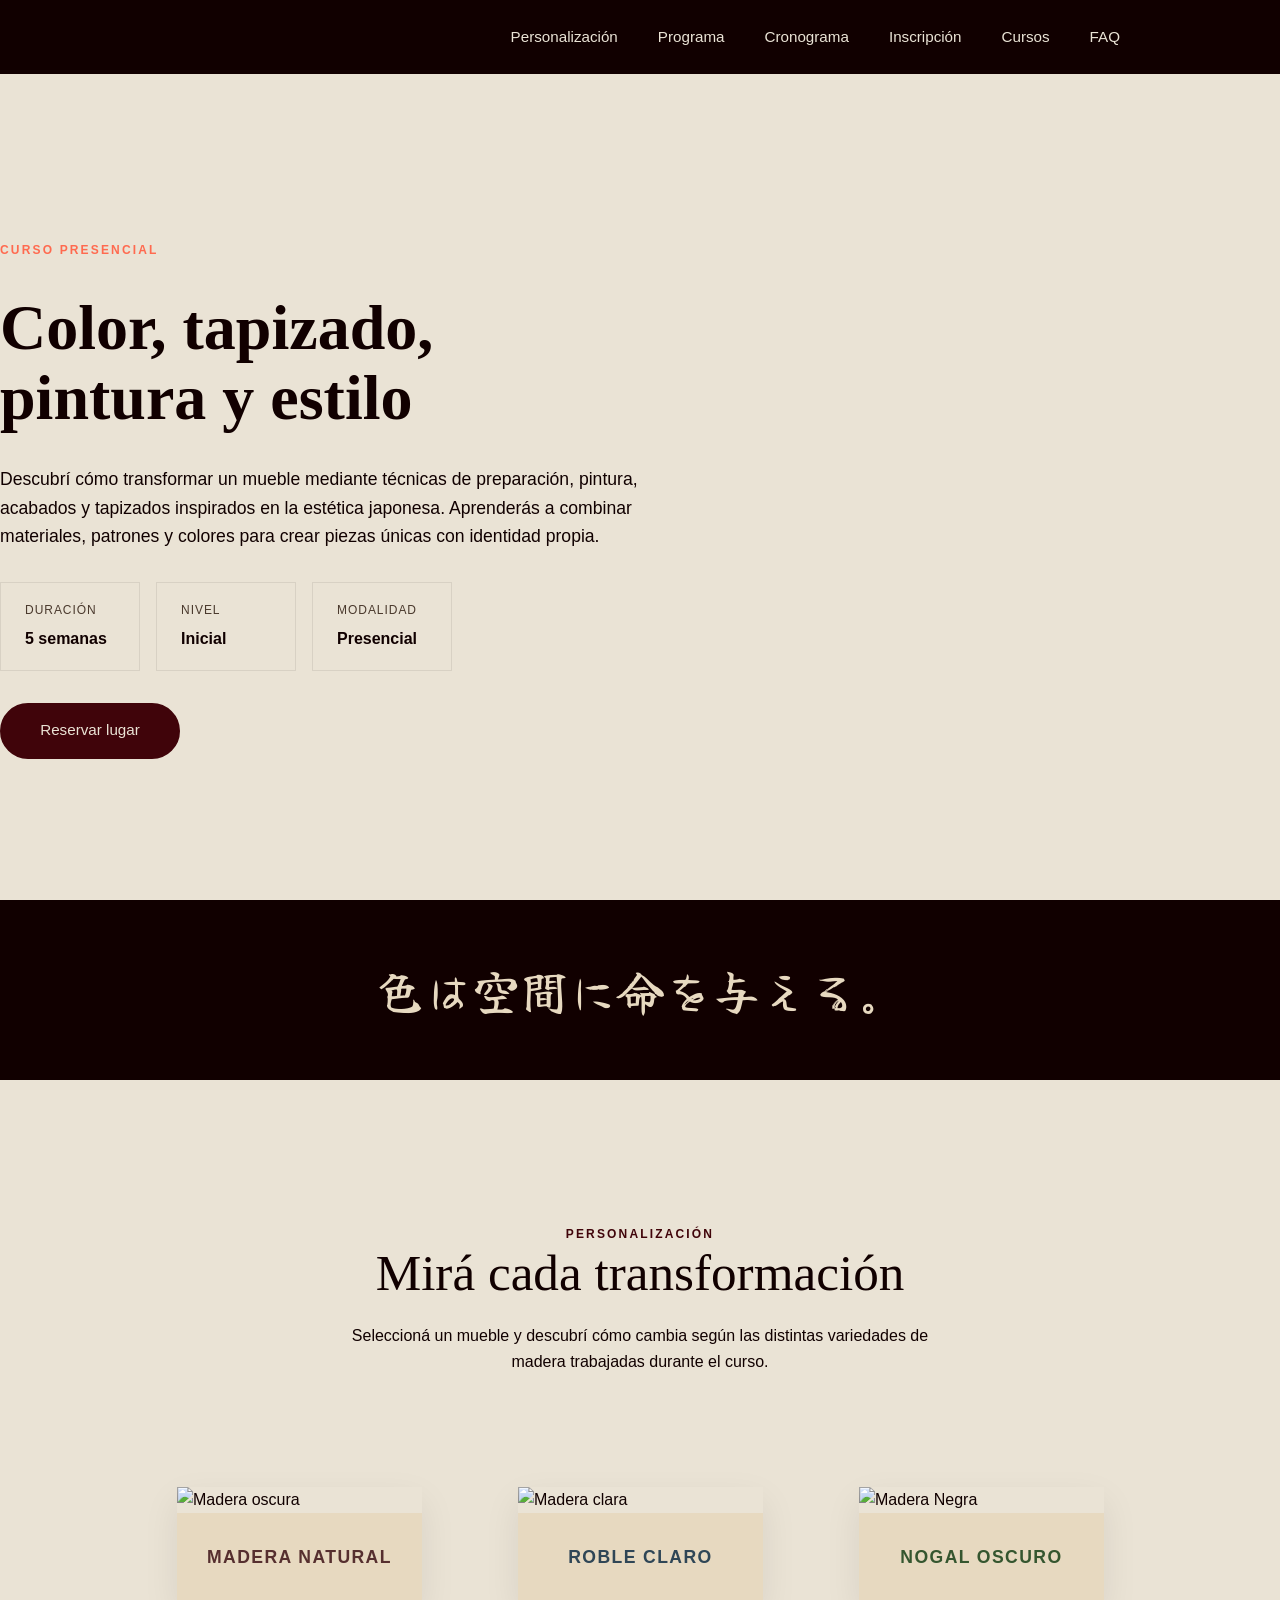
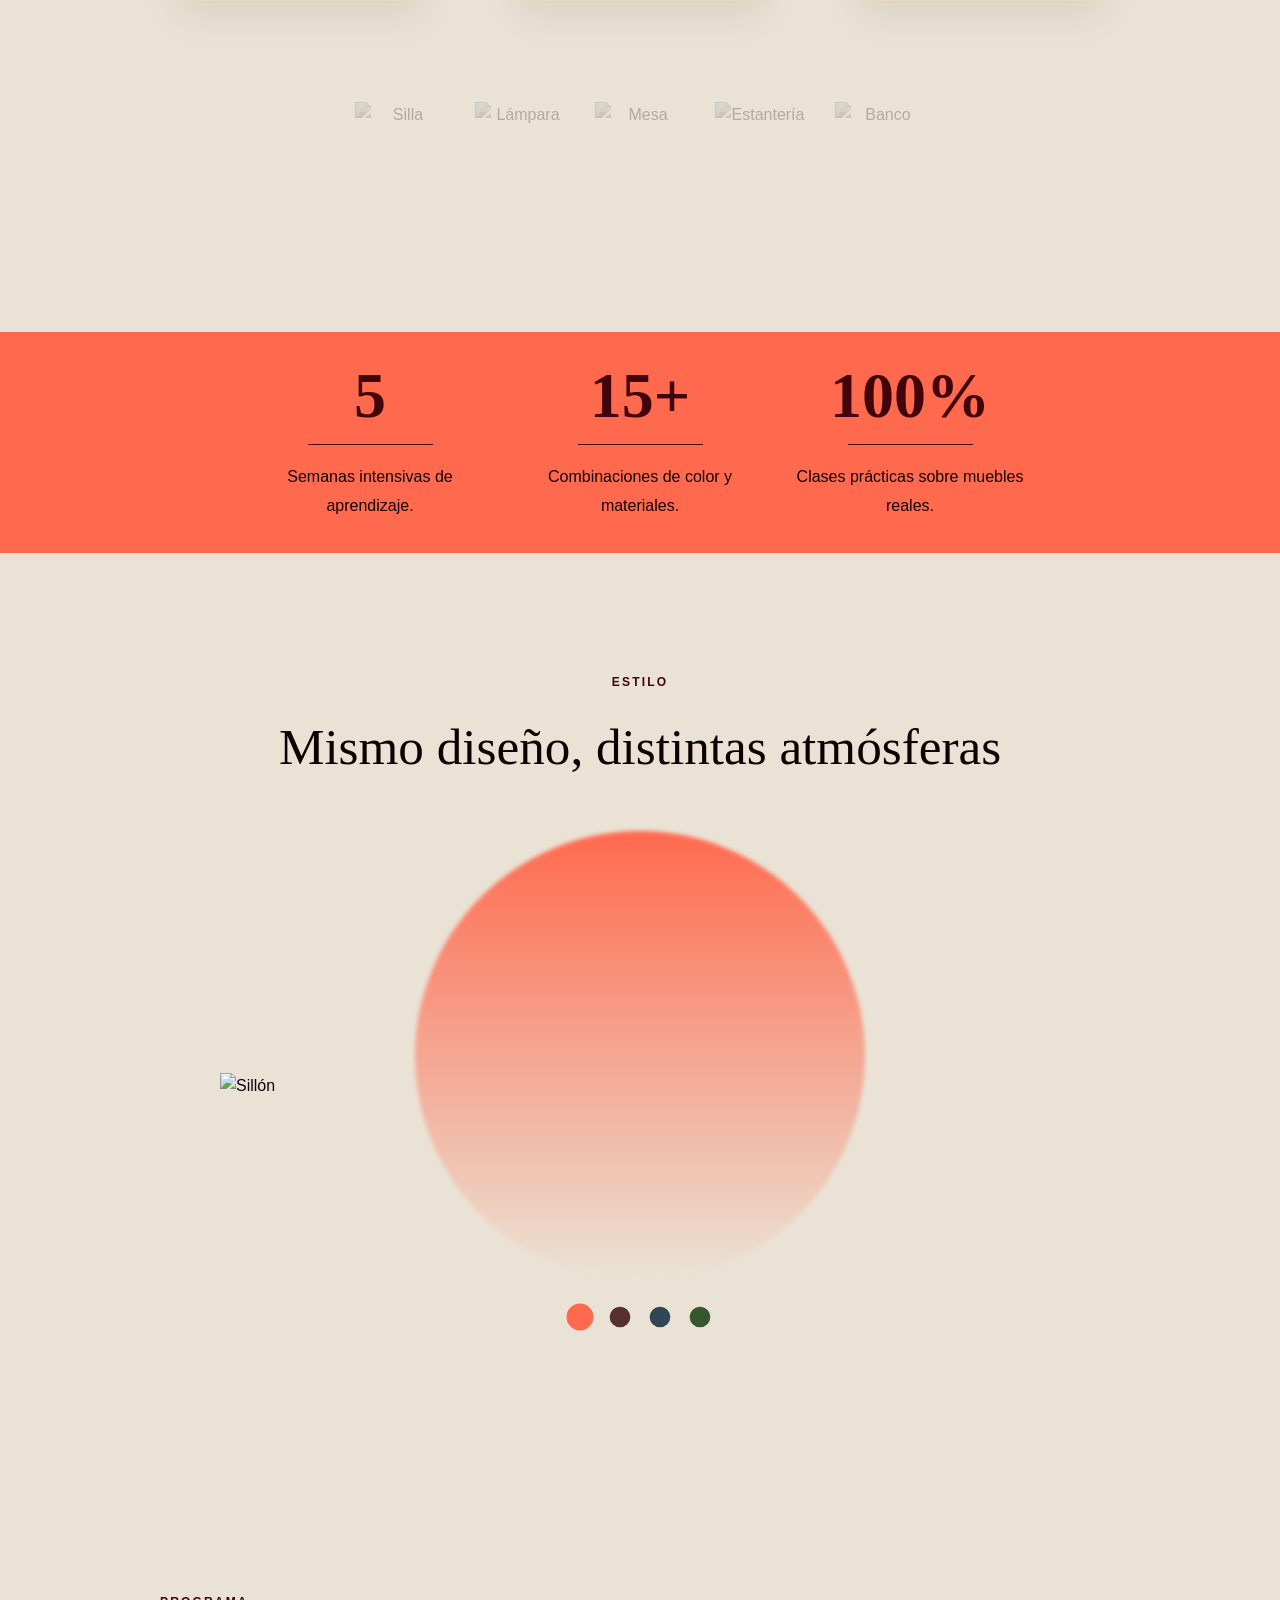
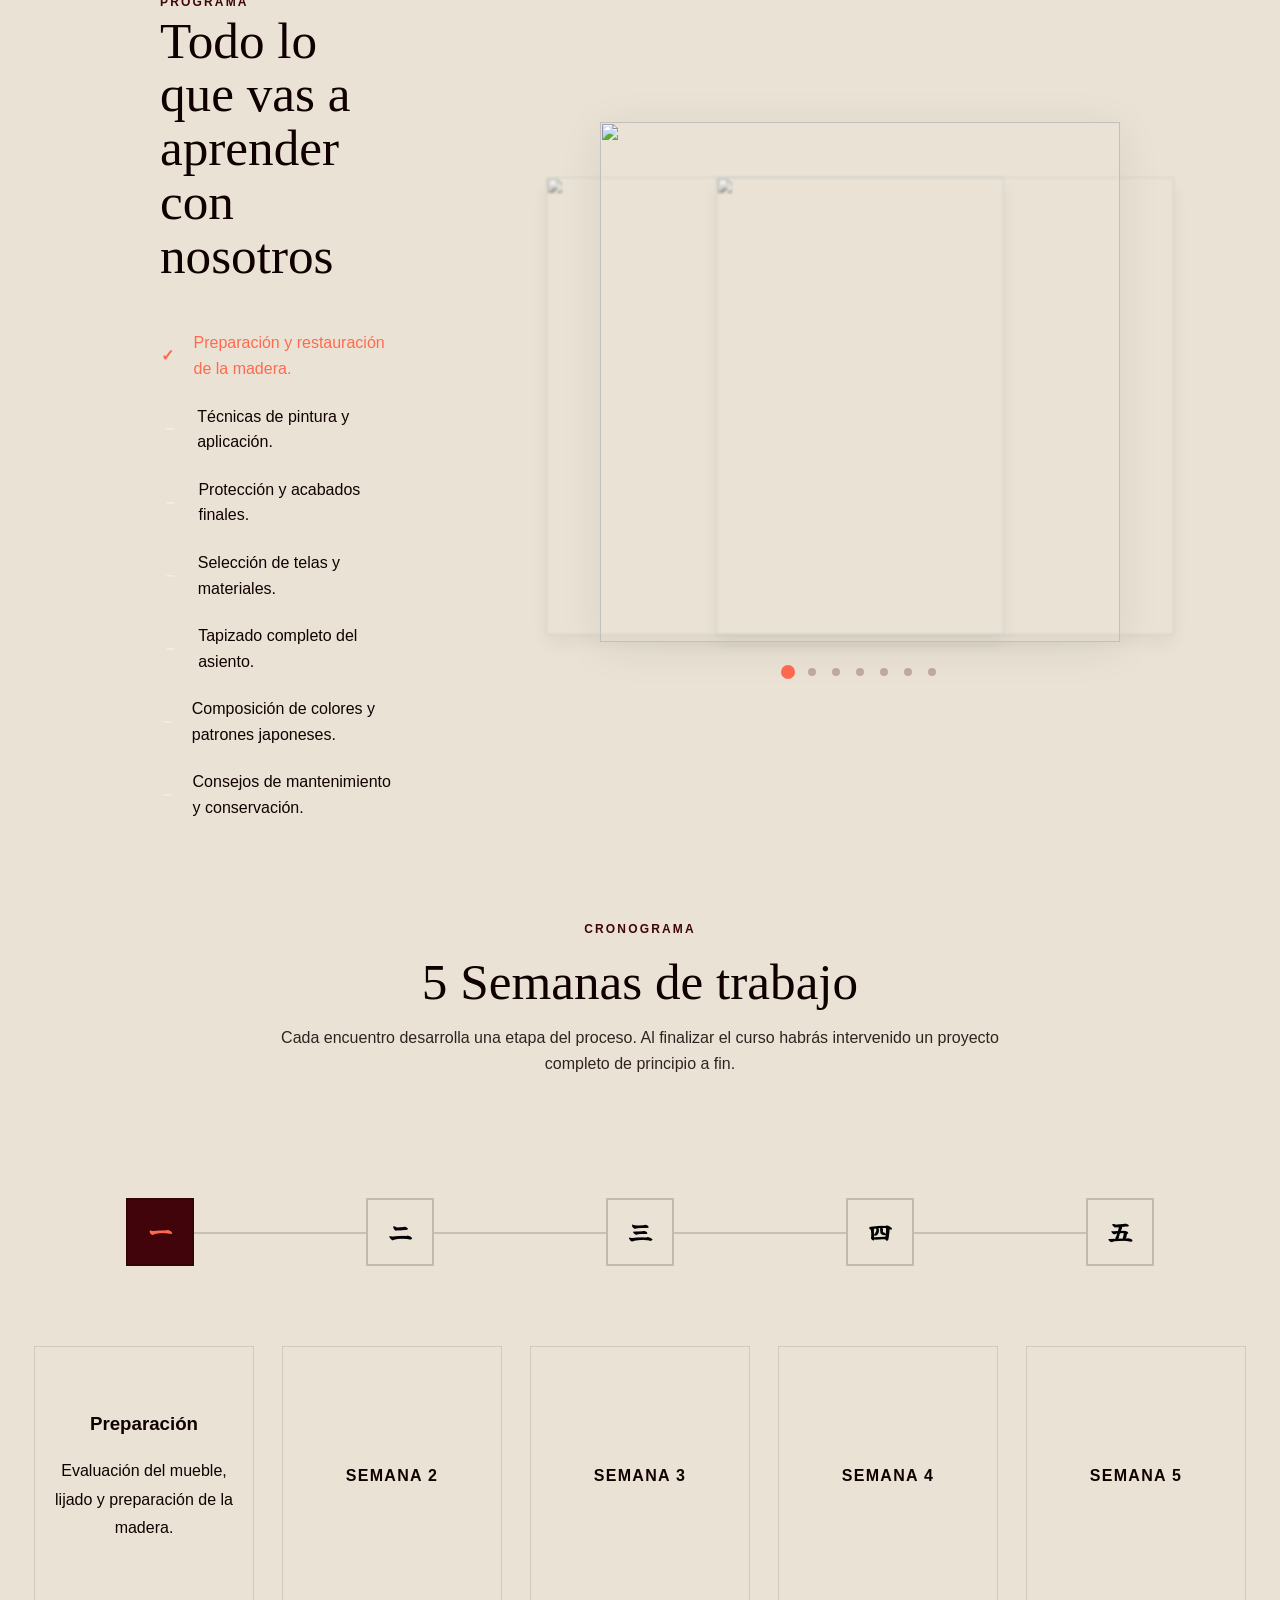
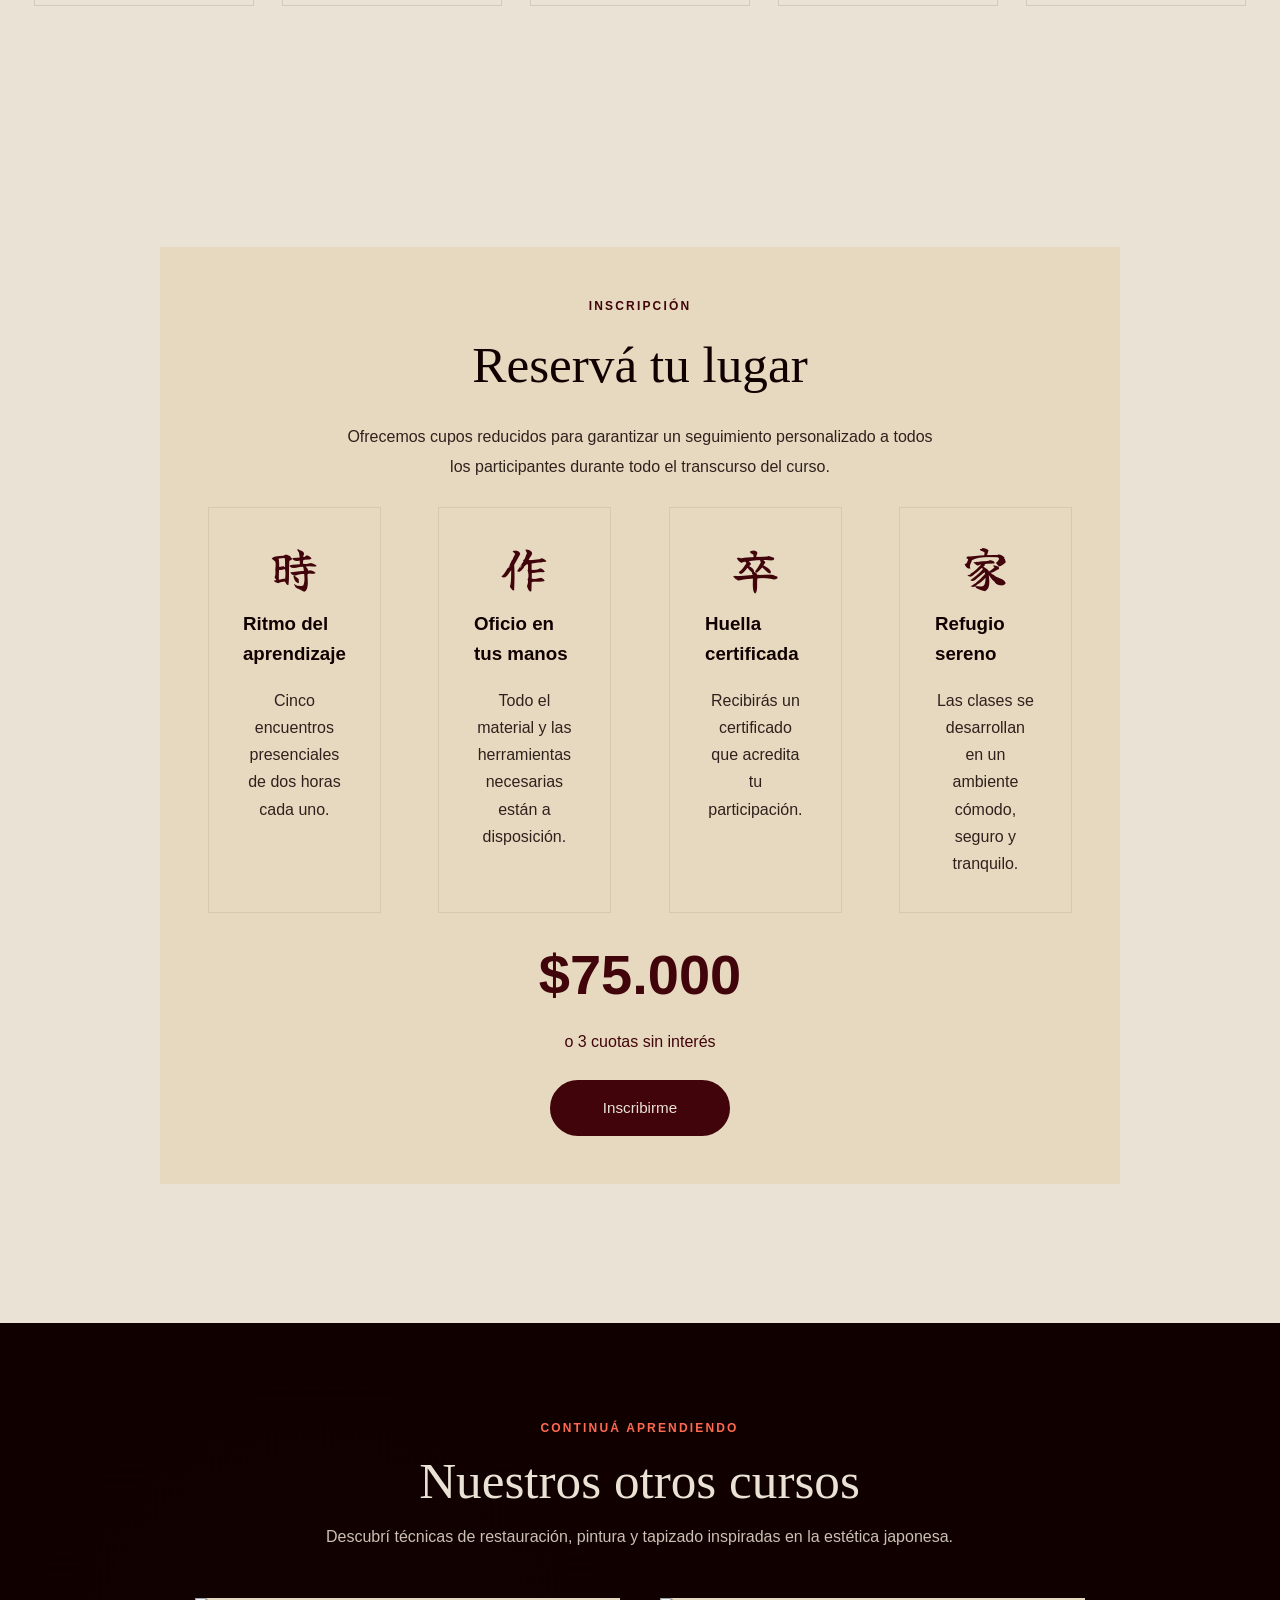
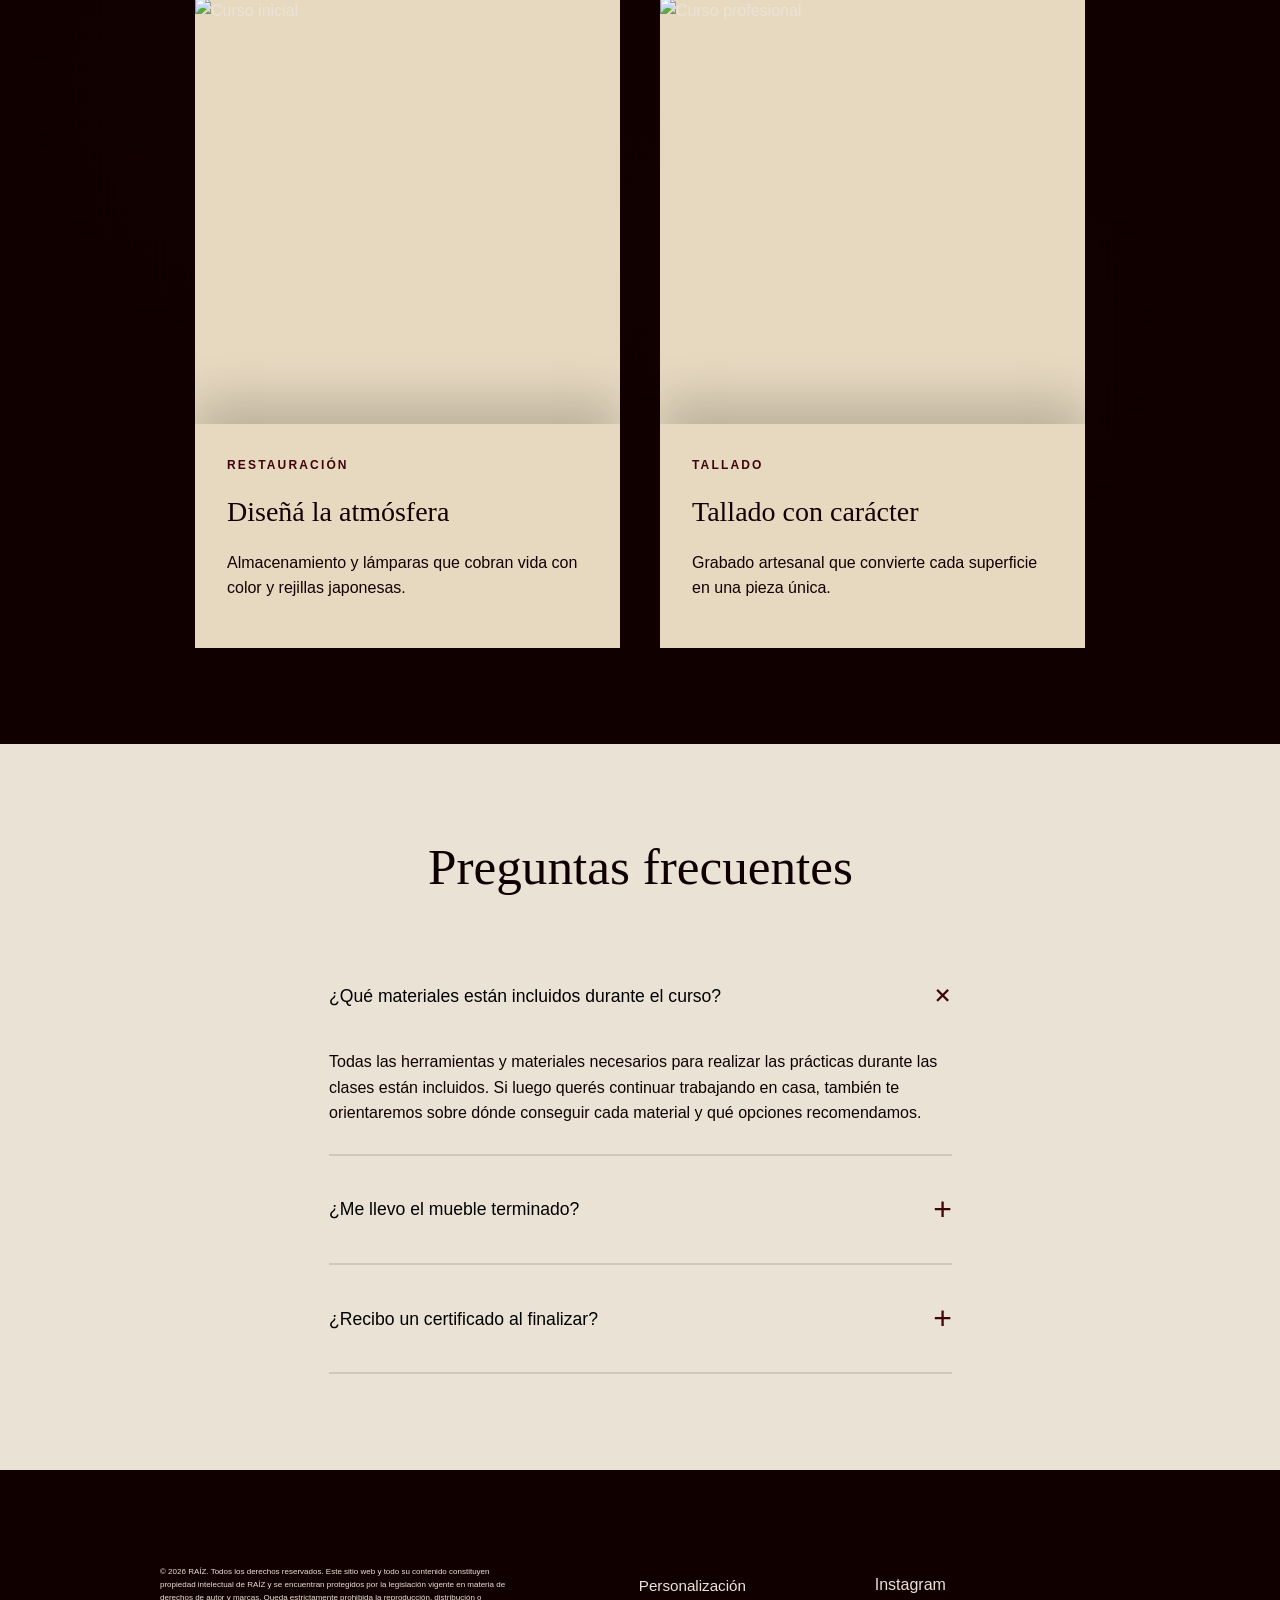
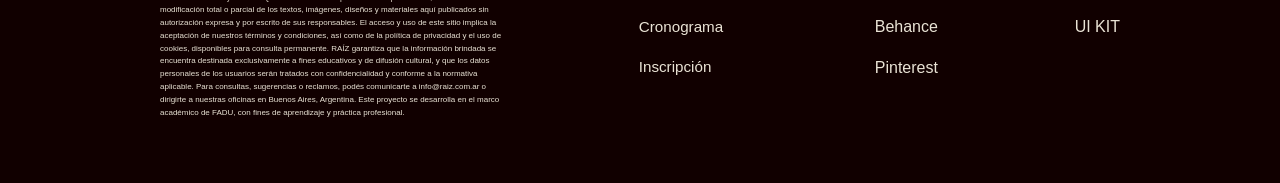
==== detalle/detalle.html @ 24aa27d2 "carpeta de detalle" ====
<!DOCTYPE html>
<html lang="es">

<head>

    <meta charset="UTF-8">
    <meta name="viewport" content="width=device-width, initial-scale=1.0">

    <title>Santiago Mele Pág detalle Raíz</title>

    <!-- Tipografías -->
    <link rel="preconnect" href="https://fonts.googleapis.com">
    <link rel="preconnect" href="https://fonts.gstatic.com" crossorigin>

    <link href="https://fonts.googleapis.com/css2?family=Cormorant+Garamond:wght@300;400;500;600;700&family=Yuji+Boku&display=swap" rel="stylesheet">

    <!-- CSS -->
    <link rel="stylesheet" href="../web/style.css">
    <link rel="stylesheet" href="detalle.css">
    <link rel="stylesheet" href="responsive.css">
    <link rel="stylesheet" href="responsivedetalle.css">

</head>

<body>



<!--=========================================
                CURSOR
==========================================-->

<div class="cursor-dot"></div>
<div class="cursor-outline"></div>



<!--=========================================
                NAVBAR
==========================================-->

<header
    id="header"
    class="header">

    <div class="container">

        <a
            href="#hero"
            class="logo">

            <img class="logoimagen" src="../imagenes/hero/marca.svg" alt="">

        </a>



        <nav
            class="nav"
            aria-label="Navegación principal">

            <ul class="nav-list">

                <li class="nav-item">

                    <a
                        href="#showcase"
                        class="nav-link">

                        Personalización

                    </a>

                </li>

                <li class="nav-item">

                    <a
                        href="#program"
                        class="nav-link">

                        Programa

                    </a>

                </li>

                <li class="nav-item">

                    <a
                        href="#crono"
                        class="nav-link">

                        Cronograma

                    </a>

                </li>

                <li class="nav-item">

                    <a
                        href="#inscri"
                        class="nav-link">

                        Inscripción

                    </a>

                </li>

                <li class="nav-item">

                    <a
                        href="#courses"
                        class="nav-link">

                        Cursos 

                    </a>

                </li>

                <li class="nav-item">

                    <a
                        href="#faq"
                        class="nav-link">

                        FAQ

                    </a>

                </li>

            </ul>

        </nav>

    </div>

</header>





<!--=========================================
                HERO
==========================================-->

<section id="hero" class="course-hero">

    <div class="container4 hero-grid">


        <!-- TEXTO -->

        <div class="hero-content2">

            <p class="section-tag-hero depth-header">

                Curso Presencial

            </p>


            <h1 class="hero-title depth-content">

                Color, tapizado, pintura y estilo 

            </h1>


            <p class="hero-description2 depth-content">

                Descubrí cómo transformar un mueble mediante técnicas de preparación,
                pintura, acabados y tapizados inspirados en la estética japonesa.
                Aprenderás a combinar materiales, patrones y colores para crear piezas
                únicas con identidad propia.

            </p>



            <div class="hero-badges">

                <div class="badge">

                    <span>Duración</span>

                    <strong>5 semanas</strong>

                </div>

                <div class="badge">

                    <span>Nivel</span>

                    <strong>Inicial</strong>

                </div>

                <div class="badge">

                    <span>Modalidad</span>

                    <strong>Presencial</strong>

                </div>

            </div>



            <div class="hero-buttons">

                <a href="#inscri" class="button button-secondary">

                    Reservar lugar

                </a>

            </div>

        </div>


    </div>

</section>

<!--==================================================
                    SEPARADOR
===================================================-->

<section
    id="separator2"
    class="separator2 reveal">

    <div class="container2 depth-content">

        <div class="separator-text2">

            <span class="separator-japanese2">

                色は空間に命を与える。

            </span>

            <span class="separator-spanish2">

                El color da vida a los espacios.

            </span>

        </div>

    </div>

</section>

<!--=========================================
            VISUALIZADOR DE MUEBLES
==========================================-->

<section class="course-showcase reveal" id="showcase">

    <div class="container2">

        <div class="showcase-header">

            <p class="section-tag">

                Personalización

            </p>

            <h2 class="section-title"> 

                Mirá cada transformación 

            </h2>

            <p class="showcase-description">

                Seleccioná un mueble y descubrí cómo cambia según
                las distintas variedades de madera trabajadas durante el curso.

            </p>

        </div>



        <!--==================================
                    TARJETAS
        ===================================-->

        <div class="showcase-grid reveal">

            <!-- ROJO -->

            <article class="showcase-card showcase-red reveal">

                <div class="showcase-image">

                    <img
                        id="showcase-red-image"
                        src="../imagenes/fotocursos/madera_1.webp"
                        alt="Madera oscura">

                </div>

                <div class="showcase-info">

                    <span class="showcase-label">

                        Madera Natural

                    </span>

                </div>

            </article>



            <!-- AZUL -->

            <article class="showcase-card showcase-blue reveal">

                <div class="showcase-image">

                    <img
                        id="showcase-blue-image"
                        src="../imagenes/fotocursos/madera_2.webp"
                        alt="Madera clara">

                </div>

                <div class="showcase-info">

                    <span class="showcase-label2">

                        Roble claro

                    </span>

                </div>

            </article>



            <!-- VERDE -->

            <article class="showcase-card showcase-green reveal">

                <div class="showcase-image">

                    <img
                        id="showcase-green-image"
                        src="../imagenes/fotocursos/madera_3.webp"
                        alt="Madera Negra">

                </div>

                <div class="showcase-info">

                    <span class="showcase-label3">

                        Nogal Oscuro

                    </span>

                </div>

            </article>

        </div>



        <!--==================================
                SELECTOR MUEBLES
        ===================================-->

        <div class="showcase-selector">

            <button
                class="selector-item"
                data-furniture="chair">

                <img
                    src="../imagenes/muebles/colores/banquito_mini.webp"
                    alt="Silla">

            </button>



            <button
                class="selector-item"
                data-furniture="lamp">

                <img
                    src="../imagenes/muebles/colores/perchero_mini.webp"
                    alt="Lámpara">

            </button>



            <button
                class="selector-item"
                data-furniture="table">

                <img
                    src="../imagenes/muebles/colores/mesita_mini.webp"
                    alt="Mesa">

            </button>



            <button
                class="selector-item"
                data-furniture="shelf">

                <img
                    src="../imagenes/muebles/colores/armario_mini.webp"
                    alt="Estantería">

            </button>



            <button
                class="selector-item"
                data-furniture="bench">

                <img
                    src="../imagenes/muebles/colores/estante_mini.webp"
                    alt="Banco">

            </button>

        </div>

    </div>

</section>

<!--=========================================
                STATS
==========================================-->

<section id="stats" class="course-stats reveal">

    <div class="container">

        <div class="stats-grid">

            <article class="stat-card">

                <span class="stats-number">

                    5

                </span>

                <span class="stats-line"></span>

                <p class="stats-text2">

                    Semanas intensivas
                    de aprendizaje.

                </p>

            </article>



            <article class="stat-card">

                <span class="stats-number">

                    15+

                </span>

                <span class="stats-line"></span>

                <p class="stats-text2"> 

                    Combinaciones de
                    color y materiales.

                </p>

            </article>



            <article class="stat-card">

                <span class="stats-number">

                    100%

                </span>

                <span class="stats-line"></span>

                <p class="stats-text2">

                    Clases prácticas
                    sobre muebles reales.

                </p>

            </article>

        </div>

    </div>

</section>

<!--==================================================
                COLOR Y TAPIZADO
===================================================-->

<section class="detail-style reveal">

    <!-- Fondo que cambia -->
    <div class="detail-style-background"></div>

    <div class="container2">

        <div class="detail-style-content reveal">

            <div class="section-header">

                <p class="section-tag">

                    Estilo

                </p>

                <h2 class="section-title">
                    Mismo diseño, distintas atmósferas
                </h2>

            </div>

            <div class="detail-style-visual reveal">

                <!-- Círculo -->
                <div class="detail-hero-circle"></div>

                <!-- Sillón -->
                <div class="detail-hero-sofa">

                    <!-- CAMBIAR ESTA IMAGEN DESDE JS -->
                    <img
                        id="style-sofa"
                        src="../imagenes/hero/sillon_detalle.webp"
                        alt="Sillón">

                </div>

                <!-- Kanji -->
                <div
                    id="style-kanji"
                    class="detail-style-kanji">

                    家具

                </div>

            </div>

            <!-- Botones -->
            <div class="detail-style-controls">

                <button
                    class="detail-style-btn active"
                    data-style="default"
                    data-color="#F29A2E">
                </button>

                <button
                    class="detail-style-btn"
                    data-style="red"
                    data-color="#562F2F">
                </button>

                <button
                    class="detail-style-btn"
                    data-style="blue"
                    data-color="#2F4656">
                </button>

                <button
                    class="detail-style-btn"
                    data-style="green"
                    data-color="#35562F">
                </button>

            </div>

        </div>

    </div>

</section>


<!--=========================================
            QUÉ INCLUYE EL CURSO
==========================================-->

<section id="program" class="course-content reveal" id="contenido">

    <div class="container">

        <div class="content-grid">

            <div class="content-text">

                <p class="section-tag">

                    Programa

                </p>

                <h2 class="section-title2">

                    Todo lo que vas a aprender con nosotros 

                </h2>

                <ul class="content-list">

    <li class="program-item active" data-program="1">
        <span class="program-icon">✓</span>
        <span>Preparación y restauración de la madera.</span>
    </li>

    <li class="program-item" data-program="2">
        <span class="program-icon">−</span>
        <span>Técnicas de pintura y aplicación.</span>
    </li>

    <li class="program-item" data-program="3">
        <span class="program-icon">−</span>
        <span>Protección y acabados finales.</span>
    </li>

    <li class="program-item" data-program="4">
        <span class="program-icon">−</span>
        <span>Selección de telas y materiales.</span>
    </li>

    <li class="program-item" data-program="5">
        <span class="program-icon">−</span>
        <span>Tapizado completo del asiento.</span>
    </li>

    <li class="program-item" data-program="6">
        <span class="program-icon">−</span>
        <span>Composición de colores y patrones japoneses.</span>
    </li>

    <li class="program-item" data-program="7">
        <span class="program-icon">−</span>
        <span>Consejos de mantenimiento y conservación.</span>
    </li>

</ul>

</div>



            <div class="content-image">

            <div class="program-gallery">

        <div class="program-card active" data-program="1">
            <img src="../imagenes/fotogaleria/gale_8.webp" alt="">
        </div>

        <div class="program-card" data-program="2">
            <img src="../imagenes/fotogaleria/gale_9.webp" alt="">
        </div>

        <div class="program-card" data-program="3">
            <img src="../imagenes/fotogaleria/gale_10.webp" alt="">
        </div>

        <div class="program-card" data-program="4">
            <img src="../imagenes/fotogaleria/gale_11.webp" alt="">
        </div>

        <div class="program-card" data-program="5">
            <img src="../imagenes/fotogaleria/gale_12.webp" alt="">
        </div>

        <div class="program-card" data-program="6">
            <img src="../imagenes/fotogaleria/gale_13.webp" alt="">
        </div>

        <div class="program-card" data-program="7">
            <img src="../imagenes/fotogaleria/gale_14.webp" alt=""> 
        </div>

        </div>

        <div class="gallery-indicator">

    <span class="gallery-dot"></span>
    <span class="gallery-dot"></span>
    <span class="gallery-dot"></span>
    <span class="gallery-dot"></span>
    <span class="gallery-dot"></span>
    <span class="gallery-dot"></span>
    <span class="gallery-dot"></span>

</div>

        </div>

        </div>

    </div> 

</section>


<!--=========================================
            TIMELINE
==========================================-->

<section id="crono" class="course-timeline section reveal">

    <div class="container2">

        <div class="section-header">

            <p class="section-tag">
                Cronograma
            </p>

            <h2 class="section-title">
                5 Semanas de trabajo 
            </h2>

            <p class="section-description">
                Cada encuentro desarrolla una etapa del proceso. Al finalizar el curso habrás intervenido un proyecto completo de principio a fin.
            </p>

        </div>


        <!--==================================
                LÍNEA + STOPS
        ===================================-->

        <div class="timeline-navigation reveal">

            <div class="timeline-track">

                <span class="timeline-segment" data-segment="1"></span>

                <span class="timeline-segment" data-segment="2"></span>

                <span class="timeline-segment" data-segment="3"></span>

                <span class="timeline-segment" data-segment="4"></span>

            </div>


            <div class="timeline-stops">

        <button class="timeline-stop" data-step="1"><span class="feature-kanji2">一</span></button>

        <button class="timeline-stop" data-step="2"><span class="feature-kanji2">二</span></button>

        <button class="timeline-stop" data-step="3"><span class="feature-kanji2">三</span></button>

        <button class="timeline-stop" data-step="4"><span class="feature-kanji2">四</span></button>

        <button class="timeline-stop" data-step="5"><span class="feature-kanji2">五</span></button>

            </div>

    </div>



        <!--==================================
                TARJETAS
        ===================================-->

        <div class="timeline-cards reveal">


            <!-- Semana 1 -->

            <article class="timeline-card active" data-card="1">

                <div class="timeline-card-inner">

                    <div class="timeline-front">

                        <span class="timeline-week">

                            Semana 1

                        </span>

                    </div>

                    <div class="timeline-back">

                        <h3>

                            Preparación

                        </h3>

                        <p>

                            Evaluación del mueble, lijado y preparación de la madera.

                        </p>

                    </div>

                </div>

            </article>




            <!-- Semana 2 -->

            <article class="timeline-card" data-card="2">

                <div class="timeline-card-inner">

                    <div class="timeline-front">

                        <span class="timeline-week">

                            Semana 2

                        </span>

                    </div>

                    <div class="timeline-back">

                        <h3>

                            Pintura

                        </h3>

                        <p>

                           Aplicación, elección del color y corrección de imperfecciones.

                        </p>

                    </div>

                </div>

            </article>




            <!-- Semana 3 -->

            <article class="timeline-card" data-card="3">

                <div class="timeline-card-inner">

                    <div class="timeline-front">

                        <span class="timeline-week">

                            Semana 3

                        </span>

                    </div>

                    <div class="timeline-back">

                        <h3>

                            Acabados

                        </h3>

                        <p>

                            Sellado, barnices y terminaciones según el estilo elegido.

                        </p>

                    </div>

                </div>

            </article>




            <!-- Semana 4 -->

            <article class="timeline-card" data-card="4">

                <div class="timeline-card-inner">

                    <div class="timeline-front">

                        <span class="timeline-week">

                            Semana 4

                        </span>

                    </div>

                    <div class="timeline-back">

                        <h3>

                            Tapizados

                        </h3>

                        <p>

                            Selección de telas, espuma, tensión del tejido y montaje del asiento.

                        </p>

                    </div>

                </div>

            </article>




            <!-- Semana 5 -->

            <article class="timeline-card" data-card="5">

                <div class="timeline-card-inner">

                    <div class="timeline-front">

                        <span class="timeline-week">

                            Semana 5

                        </span>

                    </div>

                    <div class="timeline-back">

                        <h3>

                            Retoques finales

                        </h3>

                        <p>

                            Ajustes finales, montaje, revisión y presentación del mueble terminado.

                        </p>

                    </div>

                </div>

            </article>


        </div>

    </div>

</section>

<!--=========================================
            COMPRAR CURSO
==========================================-->

<section id="inscri" class="course-buy reveal" id="comprar">

    <div class="container">

        <div class="buy-card">

            <div class="buy-info">

                <p class="section-tag">

                    Inscripción

                </p>

                <h2 class="section-title2">

                    Reservá tu lugar

                </h2>

                <p class="section-description">

                    Ofrecemos cupos reducidos para garantizar
                    un seguimiento personalizado a todos los participantes
                    durante todo el transcurso del curso. 

                </p>

                <div class="course-features">

    <article class="feature-card reveal">

        <span class="feature-kanji">
            時
        </span>

        <h3>Ritmo del aprendizaje</h3>

        <p class="section-description">

            Cinco encuentros presenciales de dos horas cada uno.

        </p>

    </article>



    <article class="feature-card reveal">

        <span class="feature-kanji">
            作
        </span>

        <h3>Oficio en tus manos</h3>

        <p class="section-description">

            Todo el material y las herramientas necesarias están a disposición.

        </p>

    </article>



    <article class="feature-card reveal">

        <span class="feature-kanji">
            卒
        </span>

        <h3>Huella certificada</h3>

        <p class="section-description">

            Recibirás un certificado que acredita tu participación. 
        </p>

    </article>



    <article class="feature-card reveal">

        <span class="feature-kanji">
            家
        </span>

        <h3>Refugio sereno</h3>

        <p class="section-description">

            Las clases se desarrollan en un ambiente cómodo, seguro y tranquilo.

        </p>

    </article>

</div>

            </div>



            <div class="buy-price">

                <h3>

                    $75.000 

                </h3>

                <p class="section-description3">

                    o 3 cuotas sin interés

                </p>

                <a href="../web/index.html" class="button button-secondary">

                    Inscribirme

                </a>

            </div>

        </div>

    </div>

</section>



<!--==================================================
                    CURSOS
===================================================-->

<section
    id="courses"
    class="section section-dark courses reveal">

    </div>

    <div class="container2 reveal">

        <div class="section-header reveal depth-header">

            <span class="section-tag">

                Continuá aprendiendo

            </span>

            <h2 class="section-title">

                Nuestros otros cursos 

            </h2>

            <p class="section-description">

                Descubrí técnicas de restauración, pintura y tapizado inspiradas en la estética japonesa.

            </p>

        </div>

        <div class="courses-grid reveal depth-content">




<!--==================================================
                    CURSO 01
===================================================-->

<article
    class="card course-card"
    data-course="1">

    <div class="card-inner">

        <!--==================================================
                        FRENTE
        ===================================================-->

        <div class="card-front">

            <div class="course-image-wrapper">

                <img
                    src="../imagenes/fotocursos/curso_1.png"
                    alt="Curso inicial"
                    class="card-image course-image">

            </div>

            <div class="card-overlay"></div>

            <div class="card-content3">

                <span class="card-tag">

                    RESTAURACIÓN

                </span>

                <h3 class="card-title">

                    Diseñá la atmósfera

                </h3>

                <p class="card-subtitle">

                    Almacenamiento y lámparas que cobran vida con color y rejillas japonesas.

                </p>

                <div class="course-extra">

                    <ul>

                        <li class="listacartas">Explorás técnicas de tallado artesanal.</li>

                        <li class="listacartas">Diseñás detalles únicos en superficies de madera.</li>

                        <li class="listacartas">Transformás muebles en piezas de autor.</li>

                    </ul>

                    <h4>$95.000 ARS</h4>

                    <button class="button button-secondary">

                        <a href="../web/index.html">

                            Ver curso

                        </a>

                    </button>


                </div>

            </div>

        </div>

    </div>

</article>


<!--==================================================
                    CURSO 03
===================================================-->

<article
    class="card course-card"
    data-course="3">

    <div class="card-inner">

        <!--==================================================
                        FRENTE
        ===================================================-->

        <div class="card-front">

            <div class="course-image-wrapper">

                <img
                    src="../imagenes/fotocursos/curso_3.png"
                    alt="Curso profesional"
                    class="card-image course-image">

            </div>

            <div class="card-overlay"></div>

            <div class="card-content3">

                <span class="card-tag">

                    TALLADO

                </span>

                <h3 class="card-title">

                    Tallado con carácter

                </h3>

                <p class="card-subtitle">

                    Grabado artesanal que convierte cada superficie en una pieza única.

                </p>

                <div class="course-extra">

                    <ul>

                        <li class="listacartas">Explorás técnicas de tallado artesanal.</li>

                        <li class="listacartas">Detalles únicos en superficies de madera.</li>

                        <li class="listacartas">Transformás muebles en piezas de autor.</li>

                    </ul>

                    <h4>$55.000 ARS</h4>

                    <button class="button button-secondary">

                        <a href="../web/index.html">

                            Ver curso

                        </a>

                    </button>

                </div>

            </div>

        </div>


    </div>

</article>

        </div>

    </div>

</section>

<!--==================================================
                        FAQ
===================================================-->

<section
    id="faq"
    class="section faq reveal">

    <div class="container2 reveal">

        <div class="section-header reveal depth-header">

            <h2 class="section-title">

                Preguntas frecuentes 

            </h2>

        </div>

        <div class="faq-list reveal depth-content">

            <article class="faq-item active">

                <button
                    class="faq-question"
                    type="button">

                    <span>¿Qué materiales están incluidos durante el curso?</span>

                    <span class="faq-icon">+</span>

                </button>

                <div class="faq-answer">

                    <p>

                        Todas las herramientas y materiales necesarios para realizar las prácticas durante las clases están incluidos. Si luego querés continuar trabajando en casa, también te orientaremos sobre dónde conseguir cada material y qué opciones recomendamos.

                    </p>

                </div>

            </article>



            <article class="faq-item">

                <button
                    class="faq-question"
                    type="button">

                    <span>¿Me llevo el mueble terminado?</span>

                    <span class="faq-icon">+</span>

                </button>

                <div class="faq-answer">

                    <p>

                        Sí. Durante el curso trabajarás sobre un proyecto completo y al finalizar podrás llevarte tu mueble restaurado, pintado y tapizado como resultado del aprendizaje realizado en clase.

                    </p>

                </div>

            </article>



            <article class="faq-item">

                <button
                    class="faq-question"
                    type="button">

                    <span>¿Recibo un certificado al finalizar?</span>

                    <span class="faq-icon">+</span>

                </button>

                <div class="faq-answer">

                    <p>

                        Sí. Una vez completado el curso recibirás un certificado de participación que acredita los conocimientos y las técnicas aprendidas durante la capacitación.

                    </p>

                </div>

            </article>

        </div>

    </div>

</section>



<!--==================================================
                        FOOTER
===================================================-->

<footer
    class="footer">

    <div class="container">

        <div class="footer-brand">

            <h3 class="footer-logo">

                <img class="logoimagen2" src="../imagenes/hero/marca.svg" alt="">

            </h3>

            <p class="pfoot">

                © 2026 RAÍZ. Todos los derechos reservados. Este sitio web y todo su contenido constituyen propiedad intelectual de RAÍZ y se encuentran protegidos por la legislación vigente en materia de derechos de autor y marcas. Queda estrictamente prohibida la reproducción, distribución o modificación total o parcial de los textos, imágenes, diseños y materiales aquí publicados sin autorización expresa y por escrito de sus responsables. El acceso y uso de este sitio implica la aceptación de nuestros términos y condiciones, así como de la política de privacidad y el uso de cookies, disponibles para consulta permanente. RAÍZ garantiza que la información brindada se encuentra destinada exclusivamente a fines educativos y de difusión cultural, y que los datos personales de los usuarios serán tratados con confidencialidad y conforme a la normativa aplicable. Para consultas, sugerencias o reclamos, podés comunicarte a info@raiz.com.ar o dirigirte a nuestras oficinas en Buenos Aires, Argentina. Este proyecto se desarrolla en el marco académico de FADU, con fines de aprendizaje y práctica profesional.

            </p>

        </div>



        <nav
            class="footer-nav">

                    <a
                        href="#showcase"
                        class="nav-link">

                        Personalización

                    </a>

                    <a
                        href="#crono"
                        class="nav-link">

                        Cronograma

                    </a>


                    <a
                        href="#inscri"
                        class="nav-link">

                        Inscripción 

                    </a>

        </nav>



        <div class="footer-social">

            <a href="#" aria-label="Instagram">

                Instagram

            </a>

            <a href="#" aria-label="Behance">

                Behance

            </a>

            <a href="#" aria-label="Pinterest">

                Pinterest

            </a>

        </div>



        <div class="footer-legal">

            <a href="uikit/kit.html">

                UI KIT

            </a>

        </div>

    </div>

</footer>




<!--=========================================
                SCRIPTS
==========================================-->

<script src="../web/script.js"></script>

<script src="detalle.js"></script> 

<script src="responsive.js"></script>

</body>

</html>
---- web/style.css ----
/*==================================================
                    VARIABLES
==================================================*/

:root {

    /*==============================
            COLORS
    ==============================*/

    --color-light: #EAE3D5;
    --color-dark: #110000;
    --color-primary: #e7d9c0;
    --color-secondary: #A7846A;
    --color-tertiary: #4A392D;
    --color-accent: #FF6A4F;
    --color-accent2: #E00000;
    --color-accent3: #40040A;

    --color-white: #EAE3D5;
    --color-black: #1F1E1D;

    --glass: rgba(245, 242, 231, .22);
    --glass-border: rgba(245, 242, 231, 0.75);

    /*==============================
            TYPOGRAPHY
    ==============================*/

    --font-display: "EB Garamond", serif;
    --font-japanese: "Yuji Boku", serif;
    --font-body: "Inter", sans-serif;

    --fs-hero: clamp(4rem, 5vw, 5rem);
    --fs-title: clamp(3rem, 4vw, 4.5rem);
    --fs-h3: 1.75rem;
    --fs-body: 1rem;
    --fs-small: .875rem;
    --fs-tag: .75rem;

    --fw-light: 300;
    --fw-regular: 400;
    --fw-medium: 500;
    --fw-semibold: 600;
    --fw-bold: 700;

    /*==============================
            SPACING
    ==============================*/

    --space-8: .5rem;
    --space-16: 1rem;
    --space-24: 1.5rem;
    --space-32: 2rem;
    --space-48: 3rem;
    --space-64: 4rem;
    --space-96: 6rem;
    --space-128: 8rem;

    /*==============================
            LAYOUT
    ==============================*/

    --container-width: 75%;
    --container-max: 1440px;

    --section-height: 90vh;

    /*==============================
            BORDERS
    ==============================*/

    --radius-sm: 16px;
    --radius-md: 24px;
    --radius-lg: 32px;
    --radius-full: 999px;

    /*==============================
            SHADOWS
    ==============================*/

    --shadow-sm: 0 6px 40px rgba(0,0,0,.08);

    --shadow-md: 0 16px 80px rgba(0,0,0,.12);

    --shadow-lg: 0 30px 100px rgba(0,0,0,.18);

    /*==============================
            TRANSITIONS
    ==============================*/

    --transition-fast: .25s ease;

    --transition: .45s ease;

    --transition-slow: .8s ease;

}


/*==================================================
                    RESET
==================================================*/

*,
*::before,
*::after{

    margin:0;
    padding:0;
    box-sizing:border-box;

}

html{

    scroll-behavior:smooth;

}

body{

    background:var(--color-light);

    color:var(--color-dark);

    font-family:var(--font-body);

    font-size:var(--fs-body);

    font-weight:var(--fw-regular);

    line-height:1.6;

    overflow-x:hidden;

    text-rendering:optimizeLegibility;

    -webkit-font-smoothing:antialiased;

}

img{

    display:block;

    width:100%;

    height:auto;

    object-fit:cover;

}



picture{

    display:block;

}

button,
input,
textarea{

    border:none;

    outline:none;

    background:none;

    font:inherit;

}

button{

    cursor:pointer;

}

a{

    color:inherit;

    text-decoration:none;

}

ul{

    list-style:none;

}


/*==================================================
                    BASE
==================================================*/

main{

    position:relative;

}

section{

    position:relative;

    overflow:hidden;

}

.container{

    width:min(var(--container-width), var(--container-max));

    margin-inline:auto;

    display: flex;

    justify-content: center;


}

.container2 {

    display: flex;

    align-items: center;

    flex-direction: column;

    max-width: 1620px; 


}

.container3 {

    gap: 1.5rem; 

}

.section{

    display:flex;

    align-items:center;

    padding:var(--space-96) 0;

    justify-content: center;

    flex-direction: column;

}

.section-dark{

    background:var(--color-accent3);

    color:var(--color-light);

}

.content-background{

    position:relative;

    background-position:center;

    background-repeat:no-repeat;

    background-size:cover;

}


/*==================================================
                    TYPOGRAPHY
==================================================*/

.hero-title{

    font-family:var(--font-display);

    font-size:var(--fs-hero);

    font-weight:var(--fw-semibold);

    line-height:1.1;


}

.section-title{

    font-family:var(--font-display);

    font-size:var(--fs-title);

    font-weight:var(--fw-medium);

    line-height:1.05;

    max-width: 1400px;

    text-align: center;

}

.section-title2 {

    font-family:var(--font-display);

    font-size:var(--fs-title);

    font-weight:var(--fw-medium);

    line-height:1.05;

    max-width: 1400px;

    text-align: center;

    text-align: left;

    gap: var(--space-8);

}

.card-title{

    font-family:var(--font-display);

    font-size:var(--fs-h3);

    font-weight:var(--fw-medium);

}

.section-description,
.hero-description,
.card-description{

    max-width:85ch;

    opacity:.85;

    text-align: center;

}

.section-tag,
.card-tag{

    display:inline-flex;

    align-items:center;

    gap:var(--space-8);

    color:var(--color-accent3);

    font-size:var(--fs-tag);

    font-weight:var(--fw-semibold);

    letter-spacing:.18em;

    text-transform:uppercase;

}

.section-dark .section-tag{

    color:var(--color-accent);

}

.section-tag-hero {

    color:var(--color-accent);

    display:inline-flex;

    align-items:center;

    gap:var(--space-8);

    font-size:var(--fs-tag);

    font-weight:var(--fw-semibold);

    letter-spacing:.18em;

    text-transform:uppercase;

}

.card-number{

    font-family:var(--font-display);

    font-size:3rem;

    font-weight:var(--fw-bold);

}

.card-description2 {

    text-align: left;

    color: var(--color-light);

}


/*==================================================
                SECTION HEADER
==================================================*/

.section-header{

    display:flex;

    flex-direction:column;

    gap:var(--space-16);

    margin-bottom:var(--space-32); 

    align-items: center;


}

/*==================================================
                BUTTONS
==================================================*/

.button{

    display:inline-flex;

    align-items:center;

    justify-content:center;

    gap:var(--space-8);

    min-width:180px;

    height:56px;

    padding:0 var(--space-32);

    border:2px solid transparent;

    border-radius:var(--radius-full);

    font-size:.95rem;

    font-weight:var(--fw-medium);

    transition:
        background var(--transition),
        color var(--transition),
        border-color var(--transition),
        transform var(--transition-fast),
        box-shadow var(--transition);

}

.button:hover{

    box-shadow:var(--shadow-md);

}

.button-primary{

    background:var(--color-light);

    color:var(--color-accent3);

    border-color:var(--color-accent3);

}

.button-primary:hover{

    color:var(--color-accent);

    border-color:var(--color-accent);

    background-color: var(--color-accent3);

    transform:translateY(-4px) scale(1.02);

}

.button-secondary{

    color:var(--color-light);

    border:2px solid var(--color-accent3);

    background:var(--color-accent3);

}

.button-secondary:hover{

    background:var(--color-accent);

    color:var(--color-dark);

    border-color:var(--color-accent);

}


/*==================================================
                    CARDS
==================================================*/

.card{

    position:relative;

    perspective:1800px;

}

.card-inner{

    position:relative;

    width:100%;

    height:100%;

    transform-style:preserve-3d;

    transition:transform .8s cubic-bezier(.2,.8,.2,1);
    

}

.card.is-flipped .card-inner{

    transform:rotateY(180deg);

}

.card-front,
.card-back{

    position:absolute;

    inset:0;

    overflow:hidden;

    backface-visibility:hidden;

    -webkit-backface-visibility:hidden;

    background:var(--color-primary);

    box-shadow: var(--shadow-md);

}

.card-back{

    transform:rotateY(180deg);

    position:relative;
    
    background-color: var(--color-accent3);

}

.card-image{

    width:100%;

    height:100%;

    object-fit:cover;

    transition:
        transform .7s ease,
        filter .7s ease;

}

.card:hover .card-image{

    transform:scale(1);

}

.card-overlay{

    position:absolute;

    inset:0;

}

.card-content{

    position:absolute;

    left:0;

    right:0;

    bottom:0;

    display:flex;

    flex-direction:column;

    z-index:2;

    background-color: var(--color-accent3);

    padding: 1rem;

}

.card-content2{

    position:absolute;

    left:0;

    right:0;

    bottom:0;

    display:flex;

    flex-direction:column;

    gap:10px;

    z-index:2;

    background-color: var(--color-secondary); 

    padding: 1rem; 

}

.card-content3{

    position:absolute;

    left:0;

    right:0;

    bottom:0;

    width:100%;

    padding:28px;

    display:flex;

    flex-direction:column;

    gap:15px; 

    z-index:2;

    background-color: var(--color-primary);

    padding: 2rem; 

    color:var(--color-light);

    transition:
        transform .45s cubic-bezier(.22,.61,.36,1);

}

.course-extra{

    max-height:0;

    overflow:hidden;

    opacity:0;

    display: flex;

    flex-direction: column;

    gap: 15px;

    transition:

        max-height .45s ease,

        opacity .35s ease;

}


.course-card:not(.is-flipped):hover .course-extra{

    max-height:300px;

    opacity:1;

}


.course-image{

    width:100%;
    height:100%;

    object-fit:cover;
    object-position:center center;

    transition:
        transform .45s cubic-bezier(.22,.61,.36,1),
        object-position .45s cubic-bezier(.22,.61,.36,1),
        filter .45s cubic-bezier(.22,.61,.36,1);

}

.course-card:not(.is-flipped):hover .course-image{

    transform:scale(1.06);

    object-position:center 35%;

    filter:brightness(.88);

}

.course-image-wrapper{

    width:100%;
    height:100%;

    overflow:hidden;

    transition:height .45s cubic-bezier(.22,.61,.36,1);

}

.course-card:not(.is-flipped):hover .course-image-wrapper{

    height:60%;

}

.course-professor-image-wrapper{

    width:100%;
    height:100%;

    overflow:hidden;

    transition:height .45s cubic-bezier(.22,.61,.36,1);

}



.course-professor-content{

    max-height:0;

    overflow:hidden;

    opacity:0;

    transition:
        max-height .45s ease,
        opacity .35s ease;

}

.course-professor-back:hover .course-professor-content{

    max-height:500px;

    opacity:1;

}

.course-professor-name {
    font-family: var(--font-display);
    font-size: 1.5rem; 
    font-weight: var(--fw-bold);
}

.course-professor-speciality {
    font-weight: var(--fw-bold);
}

.course-card:hover .course-image{

    transform:scale(1.10);

}

.card-content3{

    box-shadow:

        0 -25px 45px rgba(0,0,0,.18);

}

.card-number{

    position:absolute;

    top:15px;

    right:15px;

    z-index:3;

}

.card-back{

    display:flex;

    flex-direction:column;

    justify-content:flex-end;

    gap:15px; 

    padding:2rem;

}

.course-professor-return {
    color: var(--color-light);
}

.course-professor-return:hover {
    color: var(--color-accent);
}

.course-professor-btn {
    color: var(--color-dark);
}

.course-professor-btn:hover {
    color: var(--color-accent);
}

.card-texto-atras {
    display: flex;
    flex-direction: column;
    gap: 15px; 

}

.card-description{

    font-size:.95rem;

    line-height:1.8;

    color: var(--color-light);

}


/*==================================================
                GLASS COMPONENTS
==================================================*/

.glass{

    background:var(--glass);

    border:2px solid var(--glass-border);

    backdrop-filter:blur(22px);

    -webkit-backdrop-filter:blur(22px);

}

.glass-dark{

    background:rgba(20,12,0,.28);

    border:1px solid rgba(245,242,231,.12);

    backdrop-filter:blur(22px);

}


/*==================================================
                GLOBAL HOVER
==================================================*/

.hover-lift{

    transition:
        transform var(--transition),
        box-shadow var(--transition);

}

.hover-lift:hover{

    transform:translateY(-8px);

    box-shadow:var(--shadow-lg);

}

.hover-scale{

    transition:transform var(--transition);

}

.hover-scale:hover{

    transform:scale(1.03);

}


/*==================================================
                REVEAL
==================================================*/

.reveal{

    opacity:0;

    transform:translateY(70px);

    transition:
        opacity .9s ease,
        transform .9s ease;

    will-change:transform,opacity;

}

.reveal.is-visible{

    opacity:1;

    transform:translateY(0);

}


/*==================================================
                PARALLAX
==================================================*/

.parallax-background{

    will-change:transform;

}

.parallax-content{

    will-change:transform;

}

.parallax-foreground{

    will-change:transform;

}


/*==================================================
                UTILITIES
==================================================*/

.text-center{

    text-align:center;

}

.hidden{

    display:none;

}

.no-select{

    user-select:none;

}

.full-width{

    width:100%;

}

/*==================================================
                    HEADER
==================================================*/

.header{

    position:fixed;

    top:0;
    left:0;

    width:100%;

    z-index:1000;

    padding:24px 0;

    background:var(--color-dark);

    backdrop-filter:blur(20px);
    -webkit-backdrop-filter:blur(20px);

    transition:
        background var(--transition),
        padding var(--transition),
        box-shadow var(--transition);

}

.header.scrolled{

    padding:18px 0;


}

.header .container{

    display:flex;

    align-items:center;

    justify-content:space-between;

}


img.logoimagen {
    max-height: 50px;
}

.nav-list{

    display:flex;

    align-items:center;

    gap:40px;

}

.nav-link{

    position:relative;

    color:var(--color-light);

    font-size:.95rem;

    font-weight:500;

    transition:color var(--transition);

}

.nav-link::after{

    content:"";

    position:absolute;

    left:0;
    bottom:-6px;

    width:0;

    height:2px;

    background:var(--color-accent);

    transition:width var(--transition);

}

.nav-link:hover{

    color:var(--color-accent);

}

.nav-link:hover::after{

    width:100%;

}



/*==================================================
                    HERO
==================================================*/

.hero{

    min-height:100vh;

    display:flex;

    color:var(--color-light);

    align-items: flex-start;

}

.hero-background{

    position:absolute;

    inset:0;

    z-index:-2;

}

.hero-background::after{

    content:"";

    position:absolute;

    inset:0;

}

.hero-image{

    width:100%;

    height:100%;

    object-fit:cover;

}

.hero-content{

    display:flex;

    flex-direction:column;

    gap:32px;

    max-width:1250px;
    
    align-items: center;

    margin-top: 15%;


}

.hero-description{

    font-size:1.1rem;

}

.hero-description2{

    font-size:1.1rem;
    text-align: left;

}

.hero-actions{

    display:flex;

    gap:24px;

    margin-top:8px;

}



/*==================================================
                    CONCEPT
==================================================*/

.section-dark{

    background:var(--color-dark);


}

#concept .section-header{

    max-width:920px;

}

#concept .section-description{

    max-width:850px;

    color:var(--color-light);

}

.concept-icon{

    position:relative;

}

.concept-icon::before{

    content:"";

    position:absolute;

    width:0px;

    height:0px;

    border-radius:50%;

    left:50%;

    top:50%;

    transform:translate(-50%,-50%);

    z-index:-1; 

}

.concept-japanese{

    display:block;

    font-family:var(--font-japanese);

    font-size:5rem;

    color:var(--color-accent);

}

h3.concept-title-dark {
    margin-bottom: 18px;
    font-family: var(--font-title);
    font-size: 2rem;
    color: var(--color-light);
}

p.concept-text-dark {
    color: var(--color-text-light);
    line-height: 1.8;
    color: var(--color-light);
}

.concept-grid{

    display:grid;

    grid-template-columns:repeat(3,1fr);

    gap:32px;

}

.concept-card{

    padding:40px 32px;

    text-align:center;

    transition:var(--transition);

    max-width: 350px;

}



/*==================================================
                    DIVIDER
==================================================*/

.separator{

    height:180px;

    display:flex;

    justify-content:center;

    align-items:center;

    background:var(--color-primary);

}

.separator-text{

    position:relative;

    display:flex;

    justify-content:center;

    align-items:center;

    min-width:900px;

    min-height:90px;

}

.separator-japanese,
.separator-spanish{

    position:absolute;

    left:50%;
    top:50%;

    transform:translate(-50%,-50%);

    transition:
        opacity .35s ease,
        transform .35s ease;

    white-space:nowrap;

}

.separator-japanese{

    font-family:var(--font-japanese);

    font-size:3rem;

    color:var(--color-accent3);

    opacity:1;

}

.separator-spanish{

    font-family:var(--font-display);

    font-size:3rem;

    color:var(--color-accent3); 

    opacity:0;

}

.separator:hover .separator-japanese{

    opacity:0;

    transform:translate(-50%,-50%) scale(.96);

}

.separator:hover .separator-spanish{

    opacity:1;

    transform:translate(-50%,-50%) scale(1);

}

/*==================================================
                CONTENT BACKGROUND
==================================================*/

.content-background{

    position:relative;

    background-image:url("imagenes/fondo.webp");

    background-position:center;

    background-repeat:no-repeat;

    background-size:cover;

    overflow:hidden;

}

.content-background::before{

    content:"";

    position:absolute;

    inset:0;

    background:#eae3d5da;

    pointer-events:none;

}

.content-background > *{

    position:relative;

    z-index:1;

}

.shared-background{

    position:relative;

}

.shared-background::before{

    content:"";

    position:absolute;

    inset:0;

    pointer-events:none;

    z-index:0;


}

.shared-background>*{

    position:relative;

    z-index:1;

}


/*==================================================
                    WORKS
==================================================*/

.works-grid{

    justify-content:center;

    align-items:center;

    gap:0;

    display:grid;

    grid-template-columns:repeat(5,300px);

    justify-content:center;

    align-items:center;

    gap:28px;

}

.works-grid2{

    justify-content:center;

    align-items:center;

    gap:0;

    display:grid;

    grid-template-columns:repeat(3,300px); 

    justify-content:center;

    align-items:center;

    gap:28px;

}

.work-card{

    position:relative;

    width:300px;

    height:550px;

    transition:
        transform .55s cubic-bezier(.2,.8,.2,1),
        filter .45s ease,
        z-index .45s ease;

    cursor:pointer;

    transform:
        scale(.88)
        translateY(25px);

    filter:brightness(.82);

    z-index:1;

}

.work-card:first-child{

    margin-left:0;

}

.work-card:hover{

    transform:
        scale(.98)
        translateY(0);

    z-index:5;

    filter:none;


}

.work-card.active{

    transform:
        scale(1.01)
        translateY(-12px);

    z-index:20;

    filter:none;


}

.work-card:not(.active){

    filter:saturate(.8);

}

.work-card .card-front,
.work-card .card-back{

    width:100%;

    height:100%;

}

.work-card .card-image{

    transition:
        transform .7s ease,
        filter .7s ease;

}

.work-card:hover .card-image{

    transform:scale(1.01);

}

.work-card.active .card-image{

    transform:scale(1.01);

}



/*==================================================
            WORK CONTENT
==================================================*/

.work-card .card-content{

    color:var(--color-primary);

}

.work-card .card-title{

    color:var(--color-light);

}

.work-card .card-subtitle{

    color:var(--color-primary);

}

.work-card .card-tag{

    color:var(--color-accent);

}

.work-card .card-number{

    color:var(--color-accent);

}



/*==================================================
            CUSTOMIZATION
==================================================*/

.customization-content{

    display:flex;

    flex-direction: row-reverse;
    
    align-items:center;

    gap: 75px;  

    width: 1750px;

    justify-content: center;


}

.custom-column{

    display:flex;

    flex-direction:column;

    gap:45px;

    width: 750px; 

    padding: 2rem;

    box-shadow:var(--shadow-lg);

    background-color: var(--color-primary);

}

.custom-card{

    transition:
        opacity .35s ease,
        transform .35s ease;

}

.custom-card-label{

    display:block;

    color:var(--color-accent3);

    font-size:.78rem;

    font-weight:700;

    letter-spacing:2px;

}



.custom-card-title{

    font-family:var(--font-title);

    font-size:1.7rem;

}



.custom-card-text{

    color:var(--color-text-light);

    line-height:1.8;

}

.customization-viewer{

    position:relative;

    display:flex;

    justify-content:center;

    align-items:center;

    min-height:600px;

    flex-direction: column;


}

.customization-circle{

    position:absolute;

    width:500px;

    aspect-ratio:1;

    border-radius:50%;

    background:var(--color-accent);

    box-shadow:var(--shadow-lg);

    border: 2px solid rgba(255, 255, 255, 0.438);

    transition:
        background .5s ease,
        transform .5s ease;

}

.customization-image{

    position:relative;

    width:500px;

    z-index:2;

    transition:
        opacity .45s ease,
        transform .45s ease;

}

.customization-image.change{

    opacity:0;

    transform:scale(.95);

}

.customization-image:hover{

    transform:
        scale(1.025)
        translateY(-4px);

}



/*==================================================
            COLOR BUTTONS
==================================================*/

.customization-controls{

    display:flex;

    flex-direction: row;

    gap:22px;

}

.color-button{

    width:28px;

    height:28px;

    border-radius:50%;

    border:2px solid transparent;

    transition:
        transform var(--transition),
        border-color var(--transition);

}

.color-button:hover{

    transform:scale(1.2);

}

.color-button.active{

    border-color:var(--color-light);

}

.color-button[data-color="blue"]{

    background:#562F2F;

}

.color-button[data-color="red"]{

    background:#2F4656;

}

.color-button[data-color="gold"]{

    background:#35562F; 

} 




/*==================================================
                    GALLERY
==================================================*/


.gallery {
    overflow: hidden;
}

.gallery-grid{

    display:grid;

    grid-template-columns:repeat(4,0.5fr);

    grid-auto-rows:200px;

    gap:24px;

    grid-auto-flow: column;

}

.gallery-item{

    overflow:hidden;

    box-shadow:var(--shadow-sm);

    transition:var(--transition);

}

.gallery-item img{

    width:100%;

    height:100%;

    object-fit:cover;

    filter:grayscale(100%);

    transition:

        transform .7s ease,

        filter .7s ease;

}



.gallery-item:hover{

    transform:translateY(-8px);

    box-shadow:var(--shadow-md);

}



.gallery-item:hover img{

    transform:scale(1.08);

    filter:grayscale(0);

}

.gallery-item.large{

    grid-column:span 2;

    grid-row:span 2;

}



.gallery-item.wide{

    grid-column:span 2;

}



.gallery-item.tall{

    grid-row:span 2;

}

/*==================================================
                    COURSES
==================================================*/

.courses-grid{

    display:grid;

    grid-template-columns:repeat(3,425px);

    justify-content:center;

    gap:48px;

    margin-top:var(--space-16); 

}

.course-card{

    width:425px;

    height:650px;

    cursor:pointer;

    transition:
        transform var(--transition),
        box-shadow var(--transition);

}

.course-card{

    overflow:hidden;
    position:relative;

}

.course-card:not(.is-flipped):hover{

    transform:
        translateY(-10px)
        scale(1.02);

    box-shadow:var(--shadow-lg);

}

.course-card .card-content{

    color:var(--color-dark);

}

.course-card .card-title{

    color:var(--color-dark);

}

.course-card .card-subtitle{

    color:var(--color-dark);

}

.course-card .card-tag{

    color:var(--color-accent3);

}

.course-card .card-number{

    color:var(--color-dark);

}

.course-card.is-flipped{

    z-index:20;

}

.course-card.is-flipped .card-front{

    pointer-events:none;

}

li.listacartas {
    font-size: 12px;
    list-style: circle;
    color: var(--color-dark);
}

h4 {
    color: var(--color-accent3); 

}



/*==================================================
                    CAPSULE
==================================================*/

.capsule{

    overflow:hidden;

}

.capsule-slider{

    width:100%;

    overflow:hidden;

    margin-top:var(--space-64);

}

.capsule-track{

    display:flex;

    width:max-content;

    gap:32px;

    animation:capsuleLoop 28s linear infinite;

}

.capsule-image{

    width:320px;

    height:420px;

    object-fit:cover;

    flex-shrink:0;

    transition:
        transform var(--transition),
        box-shadow var(--transition);

}

.capsule-image:hover{

    transform:translateY(-8px);

    box-shadow:var(--shadow-lg);

}

@keyframes capsuleLoop{

    from{

        transform:translateX(0);

    }

    to{

        transform:translateX(calc(-50% - 16px));

    }

}



/*==================================================
                        FAQ
==================================================*/

.faq-list{

    max-width:900px;

    margin:var(--space-16) auto 0; 

}

.faq-item{

    border-bottom:2px solid rgba(20,12,0,.12);

}

.faq-question{

    width:100%;

    display:flex;

    justify-content:space-between;

    align-items:center;

    padding:28px 0;

    cursor:pointer;

    text-align:left;

    font-size:1.1rem;

    font-weight:var(--fw-medium);

}

.span {
    color: var(--color-dark);

} 

.faq-icon{

    font-size:2rem;

    transition:transform var(--transition);

    color: var(--color-accent3);

}

.faq-answer{

    max-height:0;

    overflow:hidden;

    transition:
        max-height .45s ease,
        padding .45s ease;

}

.faq-answer p{

    padding-bottom:28px;

    max-width:70ch;

}

.faq-item.active .faq-answer{

    max-height:250px;

}

.faq-item.active .faq-icon{

    transform:rotate(45deg);

}



/*==================================================
            INFORMACIÓN
==================================================*/

.contact-content{

    display:flex;

    max-width: 520px; 

    flex-direction:column;

    gap: var(--space-8);

}

.contact-container {

    display: flex;

    flex-direction: row;

    align-items: center;

    gap: 16rem; 
}

.contact-info{

    margin-top:20px;

    display:flex;

    flex-direction:column;

    gap:28px;

}



.contact-item h3{

    margin-bottom:8px;

    font-family:var(--font-title);

    font-size:1.6rem;

}



.contact-item p{

    color:var(--color-text-light);

    line-height:1.8;

}





/*==================================================
                MAPA
==================================================*/

.contact-map{

    width:520px;

    height:520px;

    overflow:hidden;

    box-shadow:var(--shadow-md);

}



.map-placeholder{

    width:100%;

    height:100%;

    display:flex;

    justify-content:center;

    align-items:center;

    background:var(--color-light);

    color:var(--color-text-light);

}

/*==================================================
                    FOOTER
==================================================*/

.footer{

    background:var(--color-dark);

    color:var(--color-light);

    padding:64px 0;

}

.pfoot{
    font-size: 0.5rem;
}

.footer .container{

    display:flex;

    gap:48px;

    align-items:center;

    justify-content: space-between;


}

.logoimagen2{

    max-width: 100px;
}

.footer-nav,

.footer-social{

    display:flex;

    flex-direction:column;

    gap:16px;

}

.footer-nav a,

.footer-social a{

    transition:color var(--transition);

}

.footer-nav a:hover,

.footer-social a:hover{

    color:var(--color-accent);

}

.footer-legal{

    display:flex;

    align-items:flex-end;

    justify-content:flex-end;

}

.footer-brand{
    display: flex;
    flex-direction: column;
    gap: 2rem; 
    max-width: 350px;

}

/*Japo*/ 

.jp-background{

    position:absolute;

    inset:0;

    overflow:hidden;

    pointer-events:none;

    z-index:0;

}

.jp-word{

    position:absolute;

    writing-mode:vertical-rl;

    text-orientation:mixed;

    font-size:2rem;

    font-weight:500;

    color:var(--color-accent3);

    opacity:.2;

    filter:blur(2.5px);

    user-select:none;

    white-space:nowrap;

    z-index:-1;

    pointer-events:none;

    user-select:none;

    font-family:var(--font-japanese);

}

.jp-wordcard {
    font-family:var(--font-japanese);
}

.jp-word-1{

    top:5%;

    left:2.5%;

}

.jp-word-2{

    top:30%;

    right:2.5%;

}

.jp-word-3{

    top:45%;

    left:2.5%;

}

.jp-word-4{

    top:65%;

    right:2.5%;

}

.jp-word-5{

    top:80%;

    left:2.5%;

}

/*==================================================
                    STATS
==================================================*/

section.stats {
    background-color: var(--color-accent); 

}

.stats-grid{

    display:grid;

    grid-template-columns:repeat(3,1fr);

    gap:32px;
}

.stats-card{

    padding:48px 40px;

    text-align:center;

    transition:
        transform .45s ease,
        box-shadow .45s ease;

}

.stats-card:hover{

    transform:
        translateY(-8px)
        scale(1.02);

}

.stats-kanji{

    display:block;

    margin-bottom:12px;

    font-family:"Noto Serif JP";

    font-size:1.5rem;

    color:var(--color-dark);

    opacity:.8;

}

.stats-number{

    font-family:var(--font-display);

    font-size:clamp(4rem,5vw,5rem);

    font-weight:800;

    color:var(--color-accent3);

    line-height:1;

    margin-bottom:18px;

    text-align: center;

}

.stats-title{

    font-size:.95rem;

    font-weight:800;

    letter-spacing:.15em;

    margin-bottom:18px;

    color: var(--color-accent3);

}

.stats-text{

    max-width:220px;

    margin:auto;

    line-height:1.7;

}

.stats-number::after{

    content:"";

    display:block;

    width:125px;

    height:1px;

    margin:16px auto 0;

    background:var(--color-accent3);

}

.concept,
.courses{

    position:relative;

    overflow:hidden;

    background:var(--color-dark);

}

.concept::before,
.courses::before{

    content:"";

    position:absolute;

    inset:0;

    pointer-events:none;

    opacity:.18;

    background:

        repeating-linear-gradient(

            90deg,

            transparent 0px,

            transparent 5px,

            rgba(245,242,231,.012) 6px,

            transparent 7px

        ),

        repeating-linear-gradient(

            0deg,

            transparent 0px,

            transparent 9px,

            rgba(245,242,231,.020) 10px,

            transparent 11px

        ),

        radial-gradient(

            circle at 25% 35%,

            rgba(245,242,231,.045),

            transparent 40%

        ),

        radial-gradient(

            circle at 70% 60%,

            rgba(245,242,231,.05),

            transparent 35%

        );

}

.concept > *,
.courses > *{

    position:relative;

    z-index:1;

}

/*=========================================
            TALLADO
=========================================*/

.engraving-grid{

    display:grid;

    grid-template-columns:1fr 1fr;

    align-items:center;

}



/*=========================================
            TEXTO
=========================================*/

.engraving-content{

    display:flex;

    flex-direction:column;

    align-items:flex-start;

    gap:24px;

    max-width:525px; 

}

.engraving-tag{

    color:var(--color-accent3);

    text-transform:uppercase;

    letter-spacing:.18em;

    font-size:.9rem;

    font-weight:600;

}

.engraving-title{

    font-family:var(--font-display);

    font-size:clamp(2.6rem,4vw,4rem);

    line-height:1.05;

}

.engraving-description{

    line-height:1.8;

    max-width:470px;

}

.engraving-footer{

    display:flex;

    gap:20px;

    align-items:center;

    align-items: flex-end;


}

.engraving-step{

    font-size:4rem;

    color:var(--color-tertiary);


}



/*=========================================
            VISOR
=========================================*/

.engraving-viewer{

    position:relative;

    width:420px;

    height:480px; 

    margin-inline:auto;

    overflow:hidden;

    border:1px solid rgba(20,12,0,.12);

    box-shadow:var(--shadow-sm); 

    background:#ddd;

    user-select:none;

}



/*=========================================
            IMÁGENES
=========================================*/

.engraving-before,

.engraving-after{

    position:absolute;

    inset:0;

    width:100%;

    height:100%;

    object-fit:cover;

    object-position:center;

    pointer-events:none;

}

.engraving-before{

    z-index:1;

}

.engraving-reveal{

    position:absolute;

    inset:0;

    z-index:2;

    overflow:hidden;

}

.engraving-after{

    z-index:2;

    clip-path:inset(0 0 50% 0);

    transition:none;

}



/*=========================================
            DIVISOR
=========================================*/

.engraving-line{

    position:absolute;

    left:0;

    top:50%;

    width:100%;

    height:3px;

    background:white;

    transform:translateY(-50%);

    z-index:4;

    pointer-events:none;

}



/*=========================================
            HANDLE
=========================================*/

.engraving-handle{

    position:absolute;

    left:50%;

    top:50%;

    transform:translate(-50%,-50%);

    width:46px;

    height:46px;

    border:none;

    border-radius:50%;

    background:var(--color-accent);

    color:white;

    display:flex;

    align-items:center;

    justify-content:center;

    cursor:grab;

    z-index:5;

    font-size:1.1rem;

    font-weight:bold;

    transition:
        transform .25s ease,
        background .25s ease;

}

.engraving-handle:hover{

    transform:translate(-50%,-50%) scale(1.08);

}

.engraving-handle:active{

    cursor:grabbing;

}

.engraving-handle{

    position:absolute;

    left:50%;
    top:50%;

    transform:translate(-50%,-50%);

    width:48px;
    height:48px;

    border:none;
    border-radius:50%;

    background:var(--color-accent);

    color:white;

    display:flex;
    flex-direction:column;
    align-items:center;
    justify-content:center;

    gap:2px;

    cursor:grab;

    z-index:5;

    transition:
        transform .25s ease,
        background .25s ease;

}

.engraving-handle:hover{

    transform:translate(-50%,-50%) scale(1.08);

}

.arrow-up,
.arrow-down{

    font-size:.65rem;

    line-height:1;

    transition:transform .25s ease;

}

.engraving-handle:hover .arrow-up{

    transform:translateY(-2px);

}

.engraving-handle:hover .arrow-down{

    transform:translateY(2px);

}


/*==================================================
                KANJIS PERSONALIZACIÓN
==================================================*/

.custom-kanji{

    position:absolute;

    color: #562F2F;

    writing-mode:vertical-rl;

    text-orientation:upright;

    font-family: var(--font-japanese);

    font-weight: 900;

    user-select:none;

    pointer-events:none;

    transition:

        color .45s ease,
        opacity .45s ease,
        transform .45s ease;

}

.custom-kanji-top{

    top:75px;

    right:-75px;

    font-size:3rem;


}

.custom-kanji-bottom{

    bottom:75px;

    left:-75px;

    font-size:3rem;


}

/*==================================================
                KANJI TALLADO
==================================================*/

.wood-kanji{

    position:absolute;

    right:325px;

    transform:translateY(-50%);

    writing-mode:vertical-rl;

    text-orientation:upright;

    font-family: var(--font-japanese);

    font-size:1.5rem;

    color:var(--color-dark);

    letter-spacing:10px;

    user-select:none;

    pointer-events:none;

}

/*==================================================
                    RESPONSIVE
==================================================*/

/*

La versión responsive se desarrollará
cuando finalice completamente
la versión Desktop.

*/
---- detalle/detalle.css ----
/*==================================================
                DETALLE CURSO
                PARTE 1
==================================================*/


/*=========================================
            VARIABLES
=========================================*/

:root{

    --course-hero-height:100svh;

    --course-gap:120px;

    --course-radius:0px;

    --course-transition:.45s ease;

}



/*=========================================
            ESPACIADO GENERAL
=========================================*/

.course-hero,
.course-stats,
.course-customization,
.course-content,
.course-timeline,
.course-buy,
.related-courses{

    position:relative;

}


/*==================================================
                HERO DETALLE
==================================================*/

.course-hero{

    min-height:90vh;   

    display:flex;

    align-items:center;

    overflow:hidden;

    position:relative;

    background-image: url(../imagenes/hero/fondoherodetalle.webp);

    background-size:cover;

    background-position:center right;

    background-repeat:no-repeat;

    width:100%;
    height:100dvh;

}

.hero-content2{

    display:flex;

    flex-direction:column;

    gap:32px;

    max-width:640px;

}

.container4{

    width: 1640px;  

    margin-inline:auto;

    display: flex;

    justify-content: center;

    margin-top: 100px;  


}

.hero-grid{

    display:flex;

    align-items:center;

    justify-content: flex-start;


}

/*==================================================
                VISUAL
==================================================*/

.detail-hero-visual{

    position:relative;

    display:flex;

    justify-content:center;

    align-items: flex-end;

 
}


/*==================================================
                SOFÁ
==================================================*/

.detail-hero-sofa{

    position:relative;

    z-index:2;

    transition:

        transform .6s cubic-bezier(.22,.61,.36,1);

}

.detail-hero-sofa img{
 
    width:840px; 

    display:block;

}

.detail-hero-sofa:hover{

    transform:

        scale(1.04)

        translateY(-8px);

}

.detail-hero-sofa{

    transform:translateY(30px);

}

.detail-hero-sofa:hover{

    transform:

        translateY(22px)

        scale(1.04);

}

/*==================================================
                JAPONÉS
==================================================*/

.detail-hero-japanese{

    position:absolute;

    right:-75px; 

    display:flex;

    flex-direction:column;

    gap:28px;

    z-index:3;

}

.detail-hero-japanese span{

    writing-mode:vertical-rl;

    font-family:var(--font-japanese); 

    font-size:2.4rem;

    color:var(--color-accent3);

    letter-spacing:.15em;

}

.hero-badges{

    display:flex;

    gap:1rem;

    flex-wrap:wrap;

}



.badge{

    border:1px solid rgba(0,0,0,.08);

    padding:18px 24px;

    display:flex;

    flex-direction:column;

    gap:6px;

    min-width:140px;

}



.badge span{

    font-size:.75rem;

    letter-spacing:.08em;

    text-transform:uppercase;

    color: var(--color-tertiary);

}



.badge strong{

    font-size:1rem;

    font-weight:600;

}


/*=========================================
                STATS
=========================================*/


.stats-grid{

    display:grid;

    grid-template-columns:repeat(3,1fr);

    gap:40px;

    padding: 2rem;

}

.course-stats {

    background-color: var(--color-accent);
}



.stat-card{

    display:flex;

    flex-direction:column;

    align-items: center;


}

.stats-text2 {
text-align: center;
}



.stat-number{

    font-family:var(--font-heading);

    font-size:4.5rem;

    line-height:1;

    color:var(--color-light);

}



.stat-line{

    width:80px;

    height:2px;

    background:var(--color-light);

    margin:18px 0 22px;

    transition:.4s;

}



.stat-card:hover .stat-line{

    width:120px;

}



.stat-card p{

    max-width:230px;

    line-height:1.8;

}




/*==================================================
                SHOWCASE
==================================================*/

.course-showcase{

    padding-block:140px;

    display: flex;

    justify-content: center;

}



.showcase-header{

    text-align:center;

    max-width:760px;

    margin:0 auto 80px;

}



.showcase-description{

    max-width:620px;

    margin:24px auto 0;

}



/*==================================================
                GRID
==================================================*/

.showcase-grid{

    display:grid;

    grid-template-columns:repeat(3,1fr);

    gap:32px;

    margin-bottom:70px;

}



/*==================================================
                TARJETAS
==================================================*/

.showcase-card{

    overflow:hidden;

    display:flex;

    flex-direction:column;

    justify-content:space-between;

    transition:
        transform .45s ease,
        box-shadow .45s ease;

}



.showcase-card:hover{

    transform:translateY(-8px);

}

.showcase-red{

    background-color: var(--color-light);

}

.showcase-blue{

    background-color: var(--color-light);

}

.showcase-green{

    background-color: var(--color-light);


}

.showcase-image{

    display:flex;

    justify-content:center;

    align-items:center;

    overflow:hidden;

}



.showcase-image img{

    width:100%;

    max-width:280px;

    object-fit:contain;

    transition:

        transform .45s ease,

        opacity .45s ease;

}

.showcase-info{

    padding:30px;

    display: flex;

    justify-content: center;

    background-color: var(--color-primary);


}



.showcase-label{

    color:#562F2F;

    font-size:1.1rem;

    font-weight:600;

    letter-spacing:.08em;

    text-transform:uppercase;

}

.showcase-label2{

    color:#2F4656;

    font-size:1.1rem;

    font-weight:600;

    letter-spacing:.08em;

    text-transform:uppercase;

}

.showcase-label3{

    color:#35562F;

    font-size:1.1rem;

    font-weight:600;

    letter-spacing:.08em;

    text-transform:uppercase;

}

.showcase-selector{

    display:flex;

    justify-content:center;

    align-items:flex-end;

    gap:30px;

}

.selector-item{

    width:90px;

    height:90px;

    border:none;

    background:none;

    cursor:pointer;

    transition:.4s ease;

    opacity:.45;

    filter:grayscale(100%);

}

.selector-item img{

    width:100%;

    height:100%;

    object-fit:contain;

}

.selector-item.active{

    transform:

        translateY(-12px)

        scale(1.1);

    opacity:1;

    filter:none;

}

/*==================================================
                ANIMACIONES TARJETAS
==================================================*/

.showcase-card{

    position:relative;

    box-shadow:0 14px 34px rgba(0,0,0,.08);

    margin: 2rem;

}

.showcase-card:hover{

    transform:translateY(-8px);

    box-shadow:0 24px 46px rgba(0,0,0,.15);

}

/*==================================================
                IMÁGENES
==================================================*/

.showcase-image{

    position:relative;

}

.showcase-image img{

    display:block;

    transform:scale(1);

    opacity:1;

    transition:

        transform .45s cubic-bezier(.22,.61,.36,1),

        opacity .35s ease;

}

.showcase-image img.switching{

    opacity:0;

    transform:scale(.92);

}

/*==================================================
                SELECTOR
==================================================*/

.selector-item{

    position:relative;

    display:flex;

    justify-content:center;

    align-items:center;

}

.selector-item img{

    transition:

        transform .45s,

        filter .45s,

        opacity .45s;

}

.selector-item:not(.active) img{

    filter:

        grayscale(100%)

        brightness(.75);

    opacity:.55;

}

.selector-item:hover img{

    transform:translateY(-6px);

}

.selector-item.active img{

    filter:none;

    opacity:1;

    transform:

        translateY(-12px)

        scale(1.08);

}

.selector-item::after{

    content:"";

    position:absolute;

    bottom:-18px;

    width:0;

    height:3px;

    background:var(--color-accent);

    transition:.35s;

}

.selector-item.active::after{

    width:70%;

}

/*==================================================
            QUÉ INCLUYE EL CURSO
==================================================*/

.course-content{

    padding-top:140px;

}

/*==================================================
                PROGRAMA
==================================================*/

.content-grid{

    display:grid;

    grid-template-columns:1fr 520px;

    align-items:center;

    gap:200px;   

}



/*==================================================
                LISTA
==================================================*/

.content-list{

    display:flex;

    flex-direction:column;

    gap:22px;

    margin-top:48px;

    padding:0;

    list-style:none;

}



.program-item{

    display:flex;

    align-items:center;

    gap:18px;

    cursor:pointer;

    transition:.35s;

}



.program-item span:last-child{

    transition:.35s;

}



.program-icon{

    width:22px;

    text-align:center;

    font-weight:700;

    color:rgba(255,255,255,.35);

    transition:.35s;

}



/*==================================================
            ESTADOS LISTA
==================================================*/

.program-item.active{

    color:var(--color-accent);

}



.program-item.active .program-icon{

    color:var(--color-accent);

}



.program-item:hover{

    transform:translateX(10px);

}



/*==================================================
            GALERÍA
==================================================*/

.program-gallery{

    position:relative;

    width:520px;

    height:520px;

    margin-inline:auto;

}

.gallery-dot{

    opacity:.25;

    transform:scale(.8);

}

.gallery-dot.active{

    opacity:1;

    transform:scale(1.35);

}



/*==================================================
                TARJETAS
==================================================*/

.program-card{

    position:absolute;

    inset:0;

    overflow:hidden;

    cursor:pointer;

    transition:
        transform .55s cubic-bezier(.22,.61,.36,1),
        opacity .45s,
        filter .45s;

}



.program-card img{

    width:100%;

    height:100%;

    object-fit:cover;

    display:block;

}

.program-card.prev,
.program-card.next{

    filter:grayscale(100%);

    opacity:.75;

    box-shadow:

        0 10px 20px rgba(0,0,0,.08);

    filter:

        grayscale(100%)

        blur(1px);

}

.program-card.active{

    filter:none;

}

.program-card.active{

    box-shadow:

        var(--shadow-sm) 

}



/*==================================================
            POSICIONES
==================================================*/

.program-card.active{

    z-index:5;

    transform:
        translateX(0)
        scale(1);

}



.program-card.prev{

    z-index:4;

    transform:
        translateX(-85px)
        translateY(24px)
        scale(.88);

}



.program-card.next{

    z-index:4;

    transform:
        translateX(85px)
        translateY(24px)
        scale(.88);

}
 


.program-card.hidden{

    opacity:0.15;

    pointer-events:none;

    transform:scale(.85);

}

.gallery-indicator{

    display:flex;

    justify-content:center;

    align-items:center;

    gap:14px;

    margin-top:15px; 

    padding-block: 10px; 

}

.gallery-dot{

    width:10px;

    height:10px;

    border-radius:50%;

    background:var(--color-accent3);

    opacity:.25;

    transition:
        opacity .35s ease,
        transform .35s ease,
        background .35s ease;

}

.gallery-dot.active{

    opacity:1;

    transform:scale(1.4);

    background:var(--color-accent);

}

/*==================================================
                TIMELINE
==================================================*/

#crono {
    padding-block: 100px;
    display: flex;
    justify-content: center;


}

.course-timeline{

    overflow:hidden;

}

/*==================================================
                    TIMELINE
==================================================*/

.course-timeline{

    padding:140px 0;

}



.course-timeline .container{

    max-width:1380px;

}



/*==================================================
                NAVEGACIÓN
==================================================*/

.timeline-navigation{

    position:relative;

    width:100%;

    max-width:1200px;

    margin:90px auto 80px;

}

/*==================================================
                    LÍNEA
==================================================*/

.timeline-track{

    position:absolute;

    left:calc(10% + 34px);

    right:calc(10% + 34px);

    top:34px;

    height:2px;

    background:rgba(0,0,0,.15);

    z-index:1;

}



/*==================================================
                SEGMENTOS
==================================================*/

.timeline-segment{

    position:absolute;

    top:0;

    height:100%;

    background:var(--color-accent);

    transform:scaleX(0);

    transform-origin:left center;

    transition:transform .45s ease;

}

/* Segmento 1 */
.timeline-segment[data-segment="1"]{

    left:0;

    width:25%;

}

/* Segmento 2 */
.timeline-segment[data-segment="2"]{

    left:25%;

    width:25%;

}

/* Segmento 3 */
.timeline-segment[data-segment="3"]{

    left:50%;

    width:25%;

}

/* Segmento 4 */
.timeline-segment[data-segment="4"]{

    left:75%;

    width:25%;

}

.timeline-segment.active{

    transform:scaleX(1);

}

/*==================================================
                    STOPS
==================================================*/

.timeline-stop{

    width:68px;

    height:68px;

    background:var(--color-light);

    border:2px solid rgba(0,0,0,.18);

    display:flex;

    justify-content:center;

    align-items:center;

    cursor:pointer;

    position:relative;

    z-index:5;

    transition:.35s;

    position:relative;

    z-index:5;

    justify-self:center;
}

.timeline-stops{

    width:100%;

    display:grid;

    grid-template-columns:repeat(5,1fr);

    align-items:center;

    justify-items:center;

    position:relative;

    z-index:5;

}

.timeline-stop span{

    font-weight:700;

    font-size:1.5rem; 

}



.timeline-stop:hover{

    transform:translateY(-5px);

}



/*==================================================
                TARJETAS
==================================================*/

.timeline-cards{

    display:flex;

    justify-content:space-between;

    align-items:flex-start;

    gap:28px;

}



/*==================================================
                CARD
==================================================*/

.timeline-card{

    width:220px;

    height:250px;

    flex-shrink:0;

    cursor:pointer;

    perspective:1200px;

}



.timeline-card-inner{

    width:100%;

    height:100%;

    position:relative;

    transform-style:preserve-3d;

}



.timeline-front,

.timeline-back{

    position:absolute;

    inset:0;

    display:flex;

    justify-content:center;

    align-items:center;

    flex-direction:column;

    background:var(--color-primary);

    border:1px solid rgba(0,0,0,.08);

    padding:15px; 

    backface-visibility:hidden;

}



.timeline-week{

    font-size:1rem;

    font-weight:600;

    text-transform:uppercase;

    letter-spacing:.08em;

}



.timeline-back{

    transform:rotateY(180deg);

}



.timeline-back h3{

    margin-bottom:16px;

}



.timeline-back p{

    text-align:center;

    line-height:1.8;

}

/*==================================================
                TARJETAS
==================================================*/

.timeline-card{

    width:220px;

    height:260px;

    cursor:pointer;

    perspective:1200px;

}



.timeline-card-inner{

    position:relative;

    width:100%;

    height:100%;

    transform-style:preserve-3d;

    transition:transform .7s cubic-bezier(.22,.61,.36,1);

}



/*==================================================
                    FLIP
==================================================*/

.timeline-card.active .timeline-card-inner{

    transform:rotateY(180deg);

}



/*==================================================
                    CARAS
==================================================*/

.timeline-front,
.timeline-back{

    position:absolute;

    inset:0;

    display:flex;

    flex-direction:column;

    justify-content:center;

    align-items:center;

    padding:15px;

    border:1px solid rgba(0,0,0,.10);

    background:var(--color-light);

    backface-visibility:hidden;

    -webkit-backface-visibility:hidden;

    transition:border-color .35s;

}



/*==================================================
                    FRENTE
==================================================*/

.timeline-front{

    text-align:center;

}



.timeline-week{

    font-size:1rem;

    font-weight:600;

    text-transform:uppercase;

    letter-spacing:.08em;

}



/*==================================================
                    DORSO
==================================================*/

.timeline-back{

    transform:rotateY(180deg);

    text-align:center;

}



.timeline-back h3{

    margin-bottom:18px;

}



.timeline-back p{

    line-height:1.8;

}



/*==================================================
                    HOVER
==================================================*/

.timeline-card:hover{

    transform:translateY(-8px);

    transition:transform .35s ease;

}



.timeline-card:hover .timeline-front,

.timeline-card:hover .timeline-back{

    border-color:var(--color-primary);

}

.timeline-stop.visited{

    background:var(--color-secondary);

    color: var(--color-light);

    border-color:var(--color-accent);

}

.timeline-stop.active{

    background:var(--color-accent3);

    color:var(--color-accent);

}

/*==================================================
                COMPRAR CURSO
==================================================*/

#inscri {

    padding-block: 140px;

}

.buy-card{

    display:flex;

    padding: 3rem;

    flex-direction: column;

    gap: 1rem;

    background-color: var(--color-primary);

}

.buy-info {

    display: flex;
    align-items: center;
    flex-direction: column;


}



.buy-info h2{

    margin:20px 0 30px;

}



.buy-info p{

    max-width:600px;

    line-height:1.9;

}



.buy-info ul{

    list-style:none;

    margin-top:40px;

    padding:0;

    display:flex;

    flex-direction:column;

    gap:10px;

}

.buy-info li{

    font-weight: 700;
}

.buy-price{

    display:flex;

    flex-direction:column;

    justify-content:center;

    align-items: center;

}



.price-title{

    text-transform:uppercase;

    letter-spacing:.08em;

    margin-bottom:10px;

    color: var(--color-light);

}

.section-description2 {
    color: var(--color-dark);
}

.section-description3 {
    color: var(--color-accent3);
}

.buy-price h3{

    font-size:3.5rem;

    color:var(--color-accent3);

    margin-bottom:10px;

}

.buy-price p{

    margin-bottom:25px;

}




/*==================================================
                OTROS CURSOS
==================================================*/

#otroscursos {
    background-color: var(--color-accent2);
    display: flex;
    justify-content: center;

}

.related-courses{

    padding-block:100px; 

}


.courses-grid{

    display:grid;

    grid-template-columns:repeat(2,1fr);

    gap:40px;

}



.course-preview-card{

    border:1px solid rgba(0,0,0,.08);

    overflow:hidden;

    transition:.45s ease;

    background:var(--color-light);

}

.section-tag-otro {
    display:inline-flex;

    align-items:center;

    gap:var(--space-8);

    color:var(--color-accent);

    font-size:var(--fs-tag);

    font-weight:var(--fw-semibold);

    letter-spacing:.18em;

    text-transform:uppercase;
}

.course-preview-card img{

    width:100%;

    height:320px;

    object-fit:cover;

    transition:.6s;

}



.course-preview-content{

    padding:32px;

}



.course-preview-content h3{

    margin-bottom:18px;

}



.course-preview-content p{

    line-height:1.8;

    margin-bottom:26px;

}



.course-preview-content a{

    text-decoration:none;

    font-weight:600;

}



.course-preview-card:hover{

    transform:translateY(-10px);

}



.course-preview-card:hover img{

    transform:scale(1.05);

}


/*==================================================
                COLOR Y TAPIZADO
==================================================*/

.detail-style{

    position:relative;

    overflow:hidden;

    background:#EAE3D5;

    padding-block:120px;

    display: flex;

    justify-content: center;


}


/*------------------------------------------
            Fondo
------------------------------------------*/

.detail-style-background{

    position:absolute;

    inset:0;

    background-position:center;

    background-size:cover;

    background-repeat:no-repeat;

    opacity:0;

    transition:
        opacity .9s ease;

    z-index:0;

}

.detail-style::before{

    content:"";

    position:absolute;

    inset:0;

    z-index:1;

    pointer-events:none;

    background:

    linear-gradient(

        to bottom,

        

        rgba(234,227,213,0) 80%,

        #EAE3D5 100%

    );

}


/*------------------------------------------
            Contenido
------------------------------------------*/

.detail-style-content{

    position:relative;

    z-index:2;

    display:flex;

    flex-direction:column;

    align-items:center;

    gap:50px;

}


.detail-style .section-header{

    text-align:center;

}

.detail-style .section-header h2{

    margin-top:12px;

}


/*------------------------------------------
            Visual
------------------------------------------*/

.detail-style-visual{

    position:relative;

    display:flex;

    justify-content:center;

    align-items:center;

    width:100%;

    min-height:400px;

}


/*------------------------------------------
            Círculo
------------------------------------------*/

.detail-hero-circle{

    position:absolute;

    width:450px;

    height:450px; 

    border-radius:50%;

    filter:blur(2px);

    background:linear-gradient(
        180deg,
        var(--color-accent) 0%,
        var(--color-light) 100%
    );

    transition:
        background .8s ease,
        transform .8s ease;

}


/*------------------------------------------
            Sillón
------------------------------------------*/

.detail-hero-sofa{

    position:relative;

    z-index:3;

}


.detail-hero-sofa img{


    display:block;

    transition:

        opacity .55s ease,

        transform .55s ease;

}


.detail-hero-sofa img.is-changing{

    opacity:0;

    transform:

        scale(.97)

        translateY(10px);

}


/*------------------------------------------
            Kanji
------------------------------------------*/

.detail-style-kanji{

    position:absolute;

    right:85px; 

    top:25%;

    transform:translateY(-50%);

    writing-mode:vertical-rl;

    text-orientation:upright;

    font-family: var(--font-japanese);

    font-size:2.5rem;

    letter-spacing:10px;

    color:var(--color-light);

    transition:

        color .8s ease,

        opacity .8s ease;

    filter:blur(2px);


}


/*------------------------------------------
            Botones
------------------------------------------*/

.detail-style-controls{

    display:flex;

    justify-content:center;

    gap:18px;

}


.detail-style-btn{

    width:22px;

    height:22px;

    border-radius:50%;

    border:2px solid var(--color-light);

    cursor:pointer;

    transition:

        transform .35s ease,

        background .35s ease,

        border-color .35s ease;

}

.detail-style-btn[data-style="default"]{

    background:var(--color-accent);

}

.detail-style-btn[data-style="red"]{

    background:#562F2F;

}

.detail-style-btn[data-style="blue"]{

    background:#2F4656;

}

.detail-style-btn[data-style="green"]{

    background:#35562F;

}


.detail-style-btn{

    transform:scale(1.15);

}


.detail-style-btn.active{

    transform:scale(1.5);

}


/*------------------------------------------
        Fondo activo
------------------------------------------*/

.detail-style.has-background
.detail-style-background{

    opacity:1;

}


/*------------------------------------------
        Animación Premium
------------------------------------------*/

.detail-style.animating
.detail-hero-circle{

    transform:scale(1.03);

}

.detail-style.animating
.detail-style-background{

    filter:blur(2px);

}

.detail-style-background{

    transition:

        opacity .8s ease,

        filter .8s ease;

}

.detail-style-background{

    transform:scale(1.04);

    opacity:0;

    transition:

        opacity .8s ease,

        transform 1.2s ease;

}

.detail-style.has-background .detail-style-background{

    opacity:1;

    transform:scale(1);

}

/*==================================================
                    DIVIDER
==================================================*/

.separator2{

    height:180px;

    display:flex;

    justify-content:center;

    align-items:center;

    background:var(--color-dark);

}

.separator-text2{

    position:relative;

    display:flex;

    justify-content:center;

    align-items:center;

    min-width:900px;

    min-height:90px;

}

.separator-japanese2,
.separator-spanish2{

    position:absolute;

    left:50%;
    top:50%;

    transform:translate(-50%,-50%);

    transition:
        opacity .35s ease,
        transform .35s ease;

    white-space:nowrap;

}

.separator-japanese2{

    font-family:var(--font-japanese);

    font-size:3rem;

    color:var(--color-primary);

    opacity:1;

}

.separator-spanish2{

    font-family:var(--font-display);

    font-size:3rem;

    color:var(--color-primary); 

    opacity:0;

}

.separator2:hover .separator-japanese2{

    opacity:0;

    transform:translate(-50%,-50%) scale(.96);

}

.separator2:hover .separator-spanish2{

    opacity:1;

    transform:translate(-50%,-50%) scale(1);

}

.course-features{

    display:flex;

    margin-top:25px; 

    justify-content: space-between;


}

.feature-card{

    padding:35px;

    background:var(--color-primary);

    border:1px solid rgba(20,12,0,.08);

    display:flex;

    flex-direction:column;

    gap:18px;

    transition:var(--transition);

    max-width: 20%;

    align-items: center;


}

.feature-card:hover{

    transform:translateY(-8px);

    box-shadow:var(--shadow-md);

}

.feature-kanji{

    font-family: var(--font-japanese);

    font-size:3rem;

    color:var(--color-accent3);

    line-height:1;

}

.feature-kanji2{

    font-family: var(--font-japanese);

}

.feature-card h3{

    margin:0;

}

.feature-card p{

    margin:0;

    line-height:1.7;

}
---- detalle/responsive.css ----
/*==================================================
                IPHONE 12 PRO
                390 x 844
==================================================*/

@media screen and (max-width:430px){

/*==================================================
                    GENERAL
==================================================*/

html{
    overflow-x:hidden;
}

body{
    overflow-x:hidden;
}

section{
    overflow:hidden;
}

.container,
.container2,
.container3{
    width:90%;
    height: auto;
}

p { 
    font-size: 14px; 
}

/*==================================================
                    HEADER
==================================================*/

.header{

    padding:18px 0;

}

.nav{

    display:none;

}

.logoimagen{

    width:110px;

}


/*==================================================
                    HERO
==================================================*/

.hero{

    min-height:100vh;
    padding:125px 0 60px; 
    background-image: url(../imagenes/hero/fondomovil.webp);
    background-size:cover;

    background-position:top right;

    background-repeat:no-repeat;

    width:100%;
    height:100dvh;

}

.hero .container{

    display:flex;
    justify-content:center;
    align-items:center;

}

.hero-image{

    opacity: 0; 
}

.hero-content{

    display:flex;
    flex-direction:column;
    align-items:center;
    justify-content:center;

    text-align:center;

    gap:18px;

}

.section-tag-hero{

    font-size:.72rem;
    letter-spacing:.18em;

}

.hero-title{

    font-size:2.25rem;  
    line-height:1.1; 
    text-align: center;

}

.hero-description{

    width:90%;

    font-size:1rem;

    line-height:1.7;
    text-align: center;

}


.hero .button{

    margin-top:8px;

}


/*==================================================
                    CONCEPTO
==================================================*/

#concept{

    padding:90px 0;

}

.section-header{

    text-align:center;

}

.section-tag{

    font-size:.75rem;
    justify-content: center;


}

.section-title{

    font-size:2.4rem;

    margin:12px 0 18px;

}

.section-title2{

    font-size:2.4rem;

    margin:12px 0 18px;

}

.section-description{

    width:100%;

    font-size:1rem;

    line-height:1.8;

}

.concept-grid{

    margin-top:60px;

    display:flex;

    flex-direction:column;

    gap:22px;

}

.concept-card{

    width:100%;

    padding:34px 26px;

    text-align:center;

}


.concept-title-dark{

    margin-top:18px;

    font-size:1.45rem;

}

.concept-text-dark{

    margin-top:12px;

    line-height:1.8;

}


/*==================================================
                    SEPARADOR
==================================================*/

.separator{

    height: auto;

}

.separator-text{

    display:flex;

    flex-direction:column;

    gap:18px;

    text-align:center;

}

.separator-japanese{

    font-size:0.9rem;

}

.separator-spanish{

    font-size:0.80rem;

}

.separator.active .separator-spanish{

    display:block;

}


/*==================================================
                    STATS
==================================================*/

.stats{

    padding:90px 0;

}

.stats-grid{

    display:flex;

    flex-direction:column;

    gap:22px;

}

.stats-card{

    padding: 24px 20px;

    width:100%;

    text-align:center;

}

.stats-number{

    font-size:3rem;

}

.stats-title{

    margin:14px 0;

}

.stats-text{

    line-height:1.8;

}


/*==================================================
                PERSONALIZACION
==================================================*/

#customization{

    padding-top:90px;

    padding-bottom: 0;

}

.customization-content{

    display:flex;

    flex-direction:column;

    gap:40px;

}

.custom-column{

    display: none;

    order:2;

}

.customization-viewer{

    order:1;

    display:flex;

    flex-direction:column;

    align-items:center;

    justify-content: flex-start;


}

.customization-circle{

    margin-top: 75px; 

    width:300px;

    height:300px;

}

.customization-image{

    width:350px; 

}

.customization-controls{

    margin-top:26px;

}

.custom-card{

    width:100%;

    text-align:center;

    padding:26px;

}

.custom-card-text{

    display:none;

}

.custom-card-title{

    margin-top:10px;

}

.custom-kanji{

    font-size:1.2rem;

}

.custom-kanji-top {

    top: 50px; 
    right: 25px;

}

.custom-kanji-bottom {

    bottom: 200px;   
    left: 25px;

}

/*==================================================
                FONDO JAPONES
==================================================*/

.jp-background{

    display:none;

}

/*==================================================
                TALLADO MOBILE
==================================================*/

.engraving-section{

    padding-bottom:80px;

}

.engraving-grid{

    display:flex;

    flex-direction:column;

    align-items:center;

    gap:40px;

}

.engraving-content{

    width:100%;

    text-align:center;

    align-items: center;


}

.section-title2{
    text-align: center;
}

.engraving-content .section-tag{

    margin-bottom:10px;

}

.engraving-content .section-title2{

    font-size:2.2rem;

    margin:0;

}

/* Ocultar todo lo demás */

.engraving-description,
.engraving-footer,
.wood-kanji{

    display:none;

}

.engraving-viewer{

    width:100%;

    max-width:340px;

    height:420px;

    margin:auto;

}

/*=========================================
                GALERÍA
=========================================*/

#gallery{
    padding: 24px;
}

#gallery .container2{
    width:100%;
}

#gallery .gallery-grid{

    display:grid;
    grid-template-columns:repeat(2,1fr);
    gap:14px;
    grid-auto-flow: row;


}

/* Todas iguales */

#gallery .gallery-item,
#gallery .gallery-item.large,
#gallery .gallery-item.tall{

    grid-column:auto;
    grid-row:auto;
    aspect-ratio:1/1;

}

#gallery .gallery-item img{

    width:100%;
    height:100%;
    object-fit:cover;
    display:block;

}

/* La última ocupa el espacio restante */

#gallery .gallery-item-wide{

    grid-column:1 / span 2;
    grid-row:span 2;
    aspect-ratio:auto;

}

#gallery .gallery-item-wide img{

    width:100%;
    height:100%;
    object-fit:cover;

}


/*=========================================
            CAPSULAS
=========================================*/

#capsule{

    padding:90px 0;

}

#capsule .section-header{

    padding:0 24px;

}

#capsule .capsule-slider{

    margin-top:50px;

}


/*=========================================
                FAQ
=========================================*/

#faq{

    padding:15px 24px;

}

#faq .faq-list{

    margin-top:50px;

}

#faq .faq-question{

    font-size:1rem;

}



/*=========================================
                CONTACTO
=========================================*/

#contact{

    padding:100px 24px;

}

#contact .contact-container{

    display:flex;

    flex-direction:column;

    gap:50px;

}

#contact .contact-content{

    text-align:center;

}

#contact .contact-info{

    display:flex;

    flex-direction:column;

    gap:24px;

    margin-top:40px;

}

#contact .contact-item{

    text-align:center;

}

#contact .contact-map{

    width:100%;

}


/*=========================
MENU
=========================*/

.nav{

    display:none;

}

.nav.open{

    display:flex;

    justify-content: center;

}

/*==================================================
                    OBRAS MOBILE
==================================================*/

#works{

    overflow:hidden;

}

.works-grid{

    position:relative;

    width:100%;

    height:560px;

    overflow:hidden;

}

.work-card{

    position:absolute;

    top:50%;

    left:50%;

    width:300px;

    height:550px;

    margin:0;

    transition:
    transform .45s ease,
    opacity .45s ease;

}

/*==============================
        CARD CENTRAL
==============================*/

.work-card.active{

    transform:translate(-50%,-50%) scale(1);

    opacity:1;

    z-index:5;

}

/*==============================
        IZQUIERDA
==============================*/

.work-card.prev{

    transform:translate(calc(-50% - 175px),-50%) scale(.82);

    opacity:.45;

    z-index:3;

}

/*==============================
        DERECHA
==============================*/

.work-card.next{

    transform:translate(calc(-50% + 175px),-50%) scale(.82);

    opacity:.45;

    z-index:3;

}

/*==============================
        OCULTAS
==============================*/

.work-card.hidden{

    display:none;

}

/*==============================
        SIN FLIP
==============================*/

.work-card .card-inner{

    transform:none!important;

}

.work-card .card-back{

    display:none;

}

.work-card .card-front{

    position:absolute;

    inset:0;

}

.work-card .card-image{

    width:100%;

    height:100%;

    object-fit:cover;

}

/*==================================================
                    CURSOS - MOBILE
==================================================*/

.courses-grid {
    display: flex;
    flex-direction: column;

}

.course-card{

    width:350px; 

    height:500px;  

    cursor:pointer;

    transition:
        transform var(--transition),
        box-shadow var(--transition);

}

.card-content3{

    gap: 10px; 

    padding: 14px;

}

/*==============================
        SIN FLIP
==============================*/

.course-card .card-inner{

    transform:none!important;

}

.course-card .card-back{

    display:none;

}

.course-professor-btn{

    display:none;

}

/*detalle*/ 

/*==================================================
                    NAV MOBILE
==================================================*/

.header{

    height:72px;
    padding:0 20px;

}

.header .container{

    display:flex;
    justify-content:space-between;
    align-items:center;
    height:100%;

}

.logoimagen{

    width:95px;

}

/* ocultamos menú escritorio */

.nav{

    position:fixed;

    top:72px;
    left:0;

    width:100%;

    background:#110000;

    transform:translateY(-120%);

    opacity:0;

    pointer-events:none;

    transition:.35s;

    padding:30px 0;    

}

.nav.active{

    transform:translateY(0);

    opacity:1;

    pointer-events:auto;

}

.nav-list{

    display:flex;

    flex-direction:column;

    align-items:center;

    gap:24px;

}

.nav-link{

    font-size:.95rem;

}

/* botón hamburguesa */

.menu-toggle{

    display:flex;

    flex-direction:column;

    justify-content:center;

    gap:5px;

    width:50px;

    height:50px;

    cursor:pointer;

    color: #EAE3D5;

}

.menu-toggle span{

    width:100%;

    height:2px;

    background:#F5F2E7;

    transition:.3s;

}

/*==================================================
                    FOOTER MOBILE
==================================================*/

.footer{

    padding:60px 25px;

}

.footer .container{

    display:flex;

    flex-direction:column;

    align-items:center;

    text-align:center;

    gap:28px;

}

.pfoot{
    text-align: left;
}

.footer-brand{

    display:flex;

    flex-direction:column;

    gap:1.5rem;

    align-items: center;


}


.footer-nav{

    display:flex;

    flex-direction:row;

    gap:14px;

}

.footer-social{

    display:flex;

    gap:20px;

    flex-wrap:wrap;

    justify-content:center;

    flex-direction: row;


}

.footer-legal{

    margin-top:10px;

    text-align:center;

}



}
---- detalle/responsivedetalle.css ----
@media screen and (max-width:430px){
    
.course-hero {
    background-image: url(../imagenes/hero/detallemovil.webp);
    background-position:top right;

    background-repeat:no-repeat;

    width:100%;
    height:100dvh;
        align-items: flex-start;

}

.hero-content2{
    margin-top: 50px;
    margin-inline: 15px;
        align-items: center;


}

.hero-description2{

    width:90%;

    font-size:0.75rem;

    line-height:1.7;
    text-align: center;

}

.hero-badges{
    display: none;
        flex-direction: row;

}

.badge {
min-width: 100px;}

/*==================================================
                    SEPARADOR
==================================================*/

.separator2{

    height: auto;

}

.separator-text2{

    display:flex;

    flex-direction:column;

    gap:18px;

    text-align:center;

}

.separator-japanese2{

    font-size:1.5rem; 

}

.separator-spanish2{

    font-size:1.5rem; 

}

.separator.active .separator-spanish{

    display:block;

}

/*==================================================
                    ESTILO
==================================================*/

.detail-style{

    padding:70px 20px;

}

.detail-style-content{

    text-align:center;
    gap: 0;

}

.detail-style-visual{

    position:relative;

    height:360px;

}

.detail-hero-circle{

    width:220px;
    height:220px;

    left:50%;
    top:50%;

    transform:translate(-50%,-50%);

}

.detail-hero-sofa{

    width:350px;

    left:50%;
    bottom:0;

    transform:translateX(-50%);

}

.detail-hero-sofa img{

    width:100%;

}

.detail-style-kanji{

    font-size:3rem;

    right: 15px;

}

.detail-style-controls{

    gap:12px;

}

.detail-style-btn{

    width:18px;

    height:18px;

}

/*==================================================
                    PROGRAMA
==================================================*/

.course-content{

    padding:70px 20px;

}

.content-grid{

    display:flex;
    justify-content: center;
        flex-direction: column;
        gap: 15px;

}

.content-text{

    display:flex;
    flex-direction: column;
    gap: 15px;


}

.content-list{
    display: none;
}

.content-image{

    width:50%; 

}

.program-gallery{

    width:100%; 

    margin:auto;

    height: 250px;

}


.gallery-indicator{

    margin-top:20px;

}

/*==================================================
                CRONOGRAMA
==================================================*/

#crono {
padding-block: 15px;
}

.course-timeline{

    padding:15px 20px; 

}

.timeline-navigation{

    display:none;

    flex-direction:column;

    align-items:center;

    margin:40px 0;

}

.timeline-track{

    display:none;

}

.timeline-stops{

    display:none;

}

.timeline-stop{

    width:48px;

    height:48px;

}

.timeline-cards{

    display:flex;

    flex-direction:column;

    gap:20px;

}

.timeline-card{

    max-width:360px;

    margin:auto;

}

.timeline-card-inner{

    height:250px;

}

.timeline-front,
.timeline-back{

    padding:18px; 

}

.timeline-week{

    font-size:1rem;

}

#inscri{

    padding-block: 15px;
}

.course-features{

    display: grid;
    grid-template-columns:repeat(2,1fr);

}

.feature-card{
    max-width: none; 
    padding: 18px; 
}

.buy-card{
    padding: 1rem;
}

.showcase-label {
    font-size: .75rem; 
    text-align: center;
}

.showcase-label2 {
    font-size: .75rem; 
        text-align: center;

}

.showcase-label3 {
    font-size: .75rem; 
        text-align: center; 

}

.showcase-grid{

    gap: 1rem;
}

.showcase-card{

    margin: 0;
}


.showcase-selector {
 
    gap: 5px;  
}

.selector-item {
    width: 70px; 
    height: 70px;
}

.showcase-info {
    padding: 15px; 
}

.feature-card h3 {
    text-align: center;

}

}
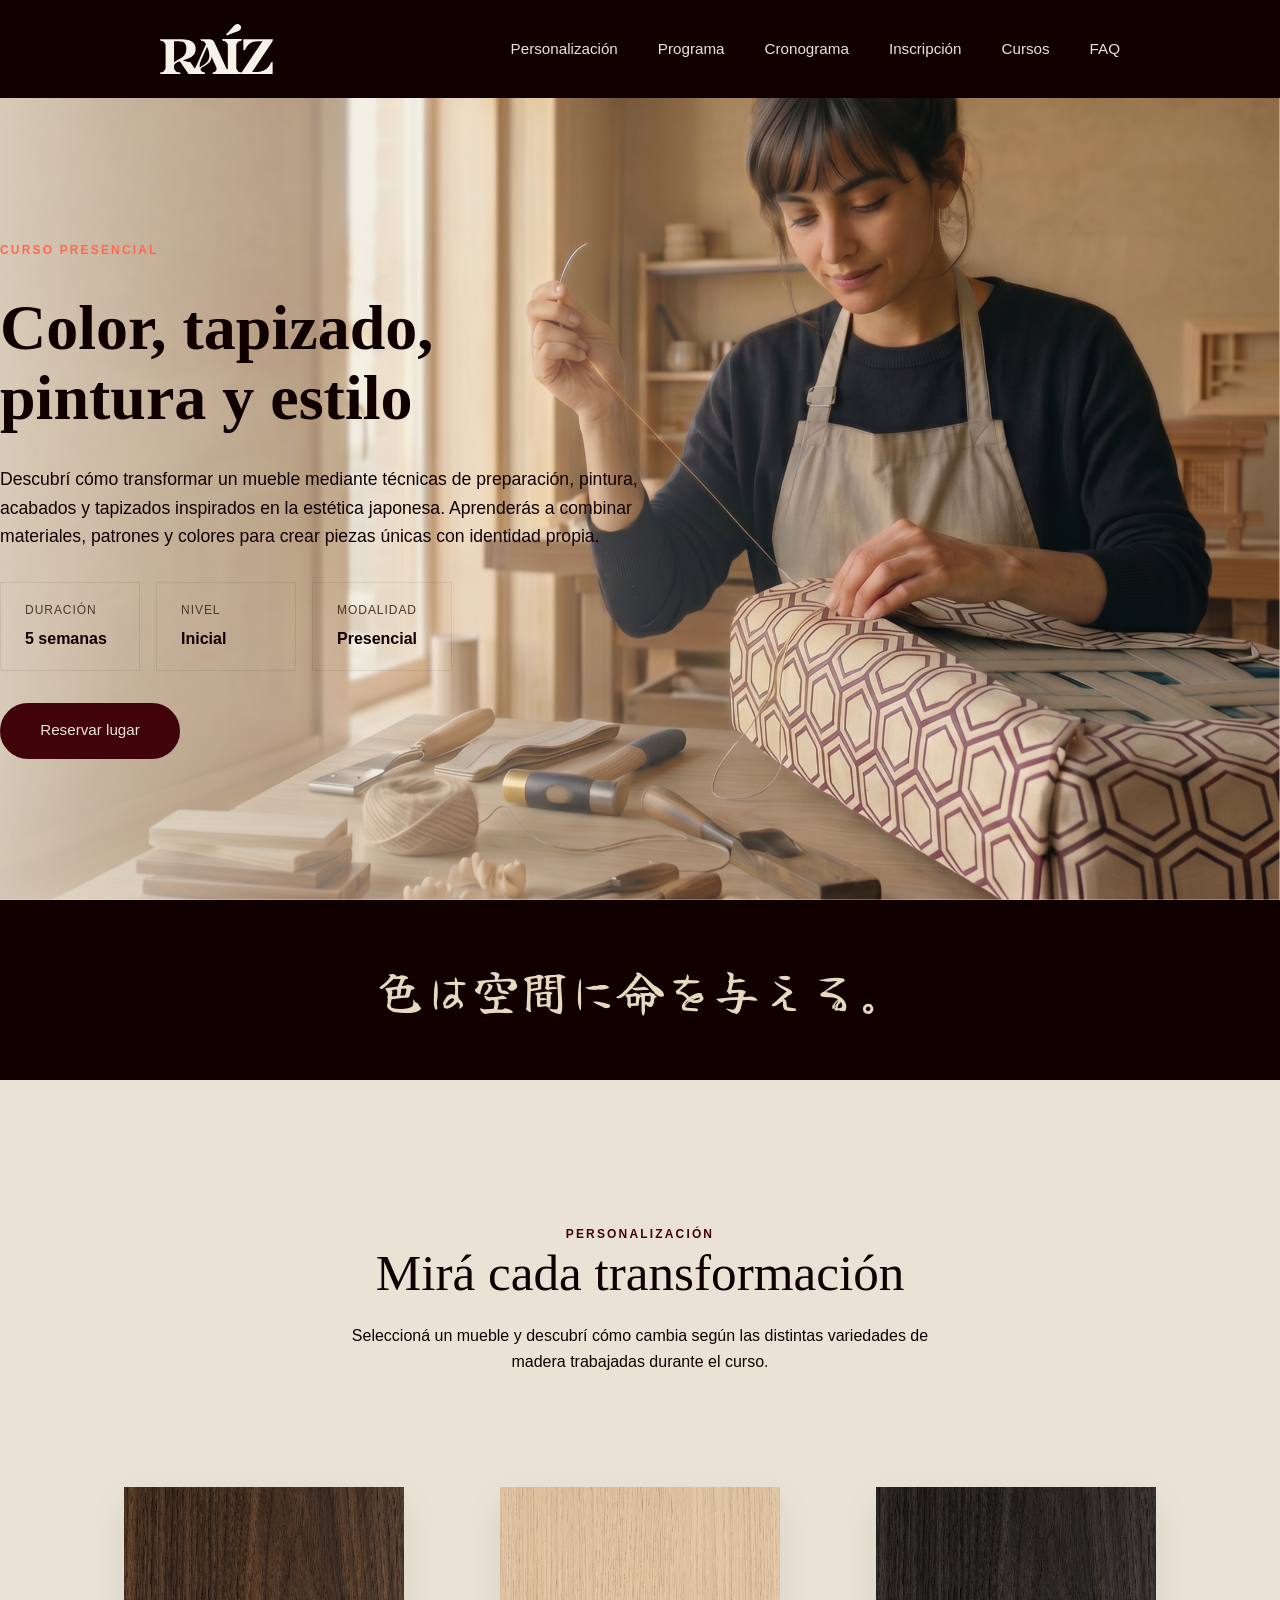
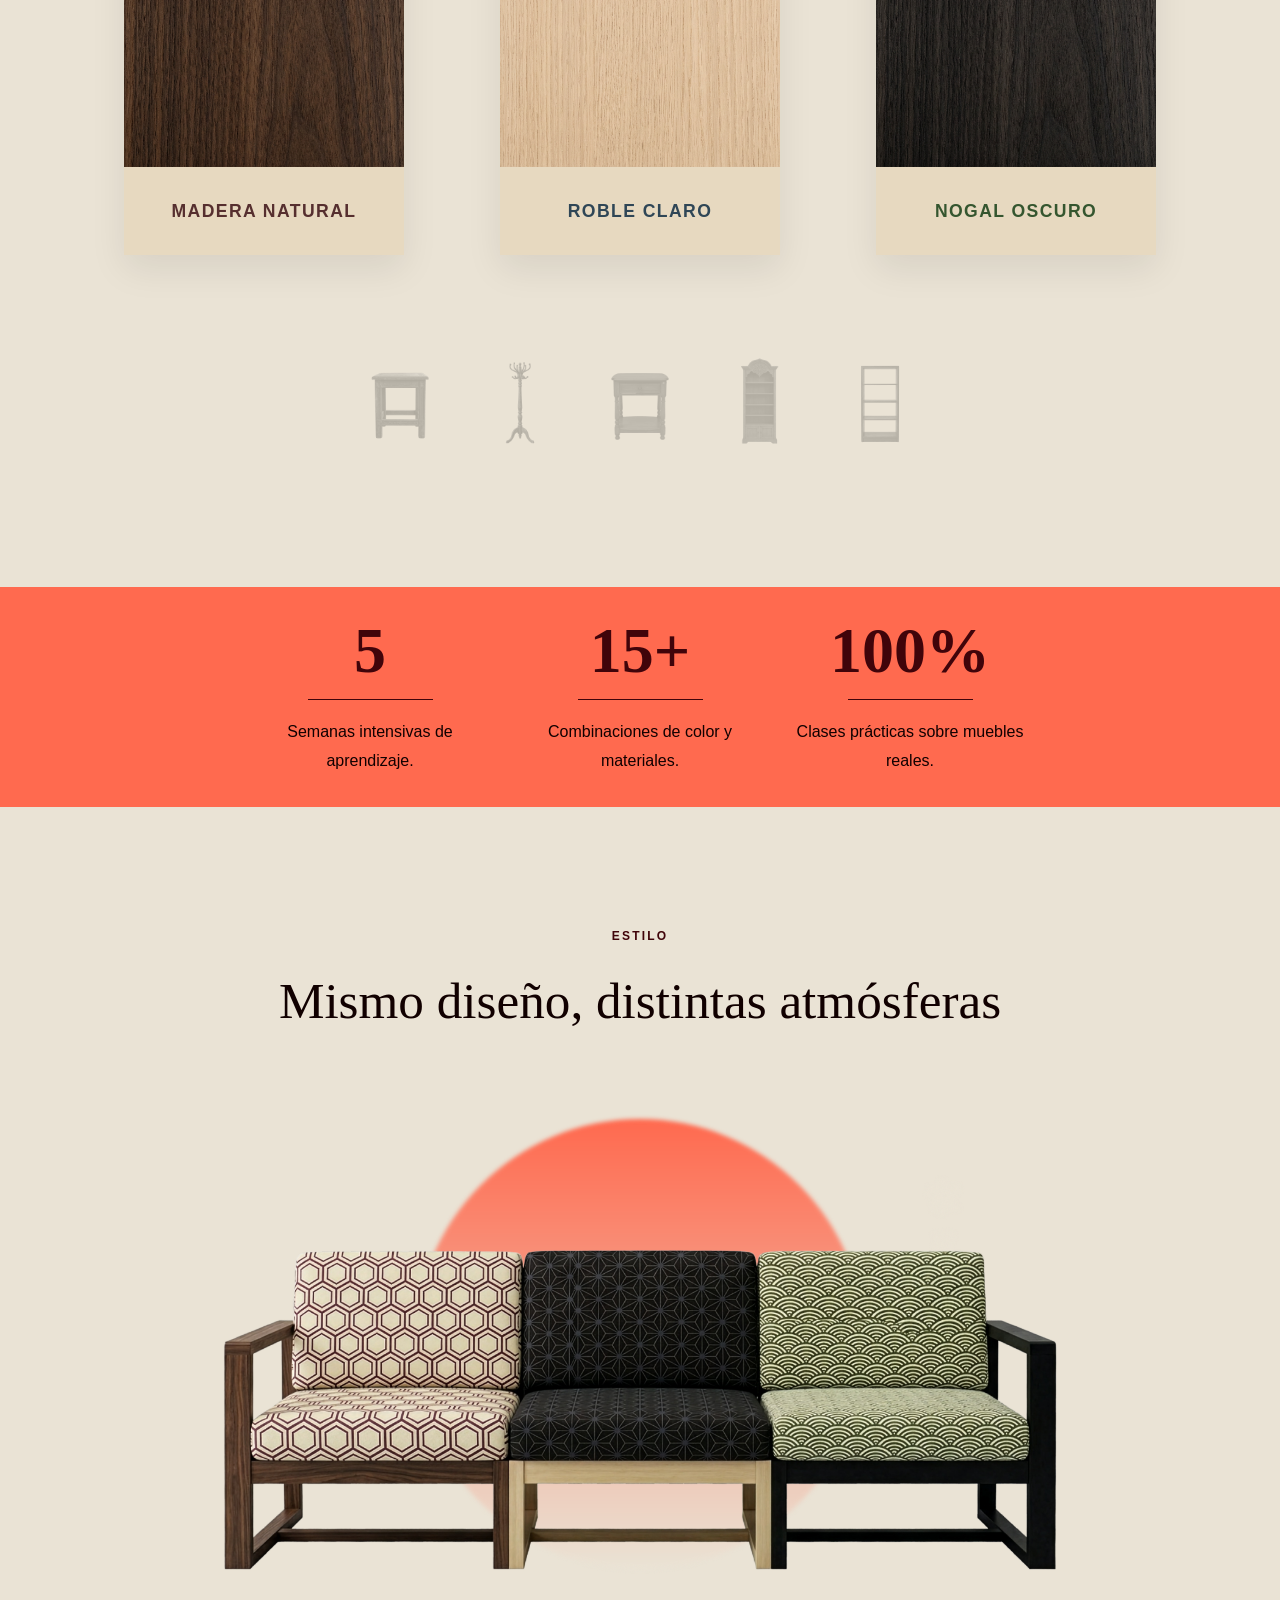
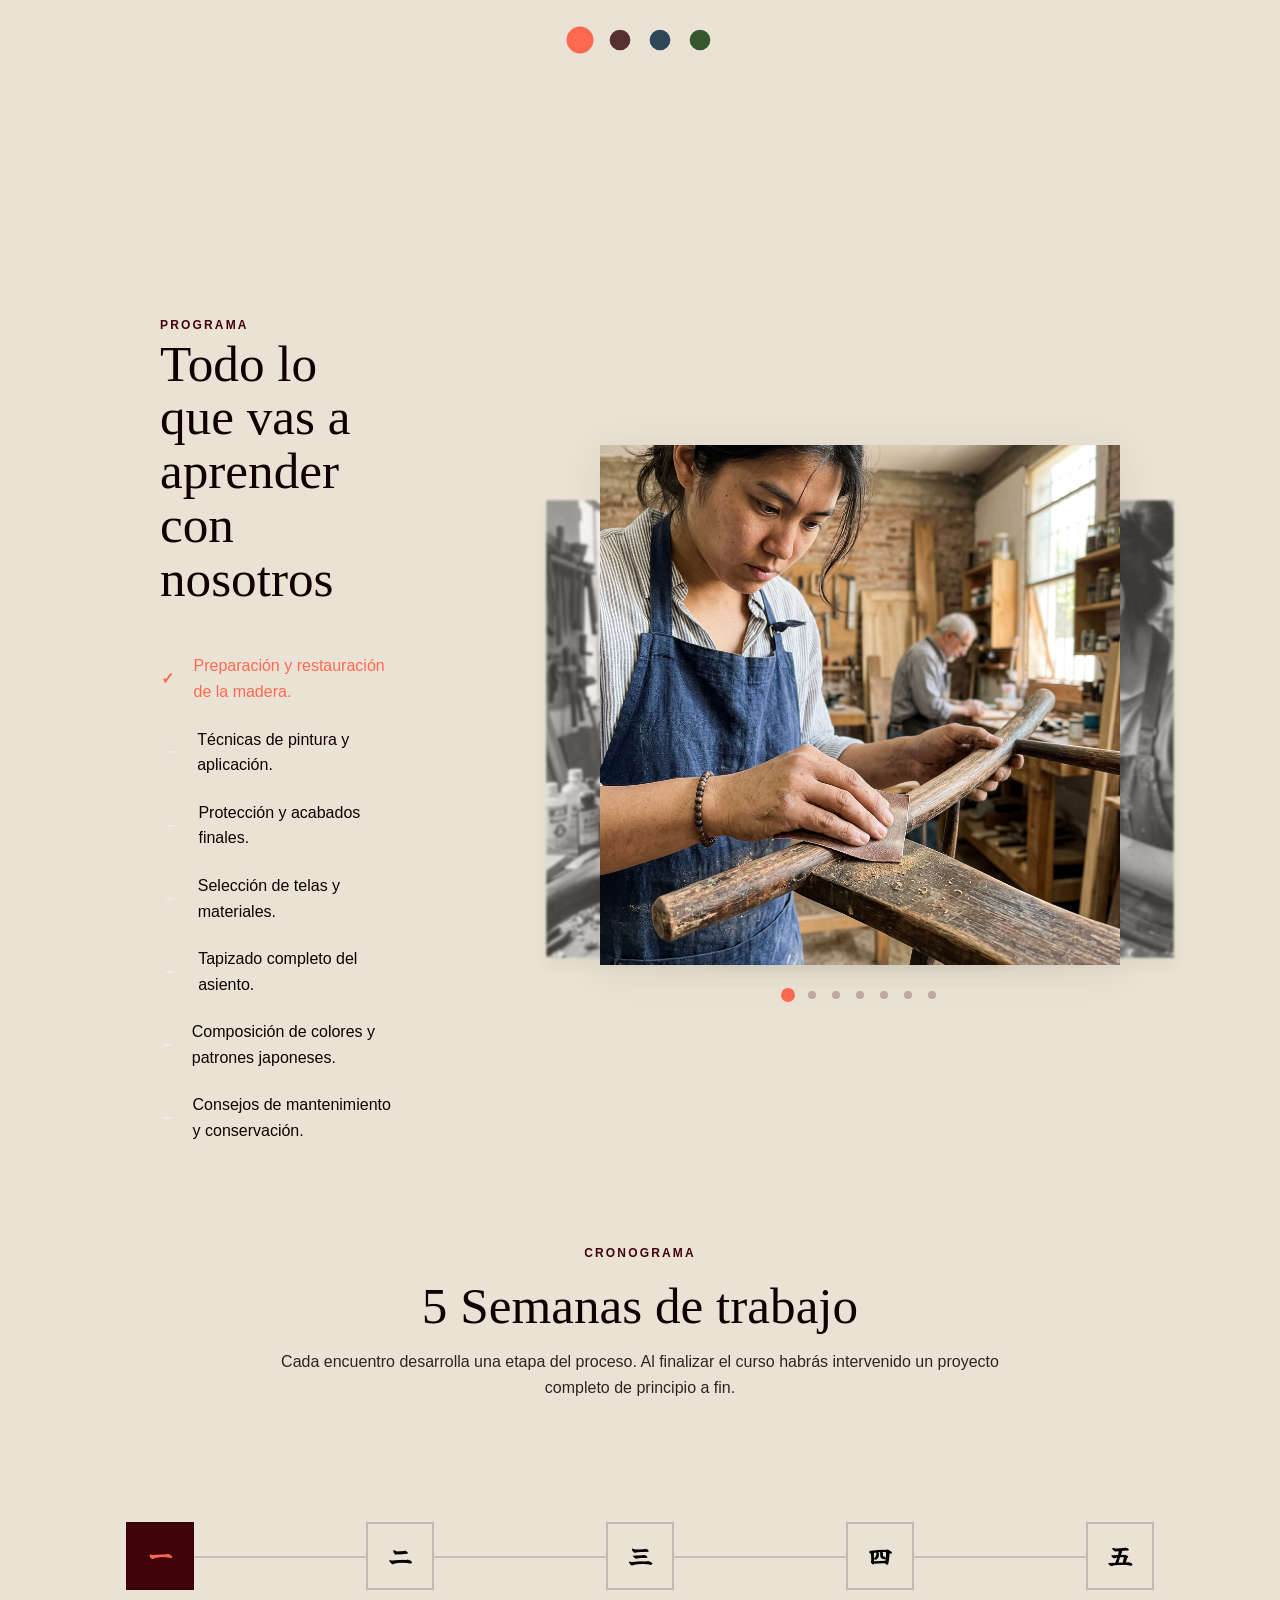
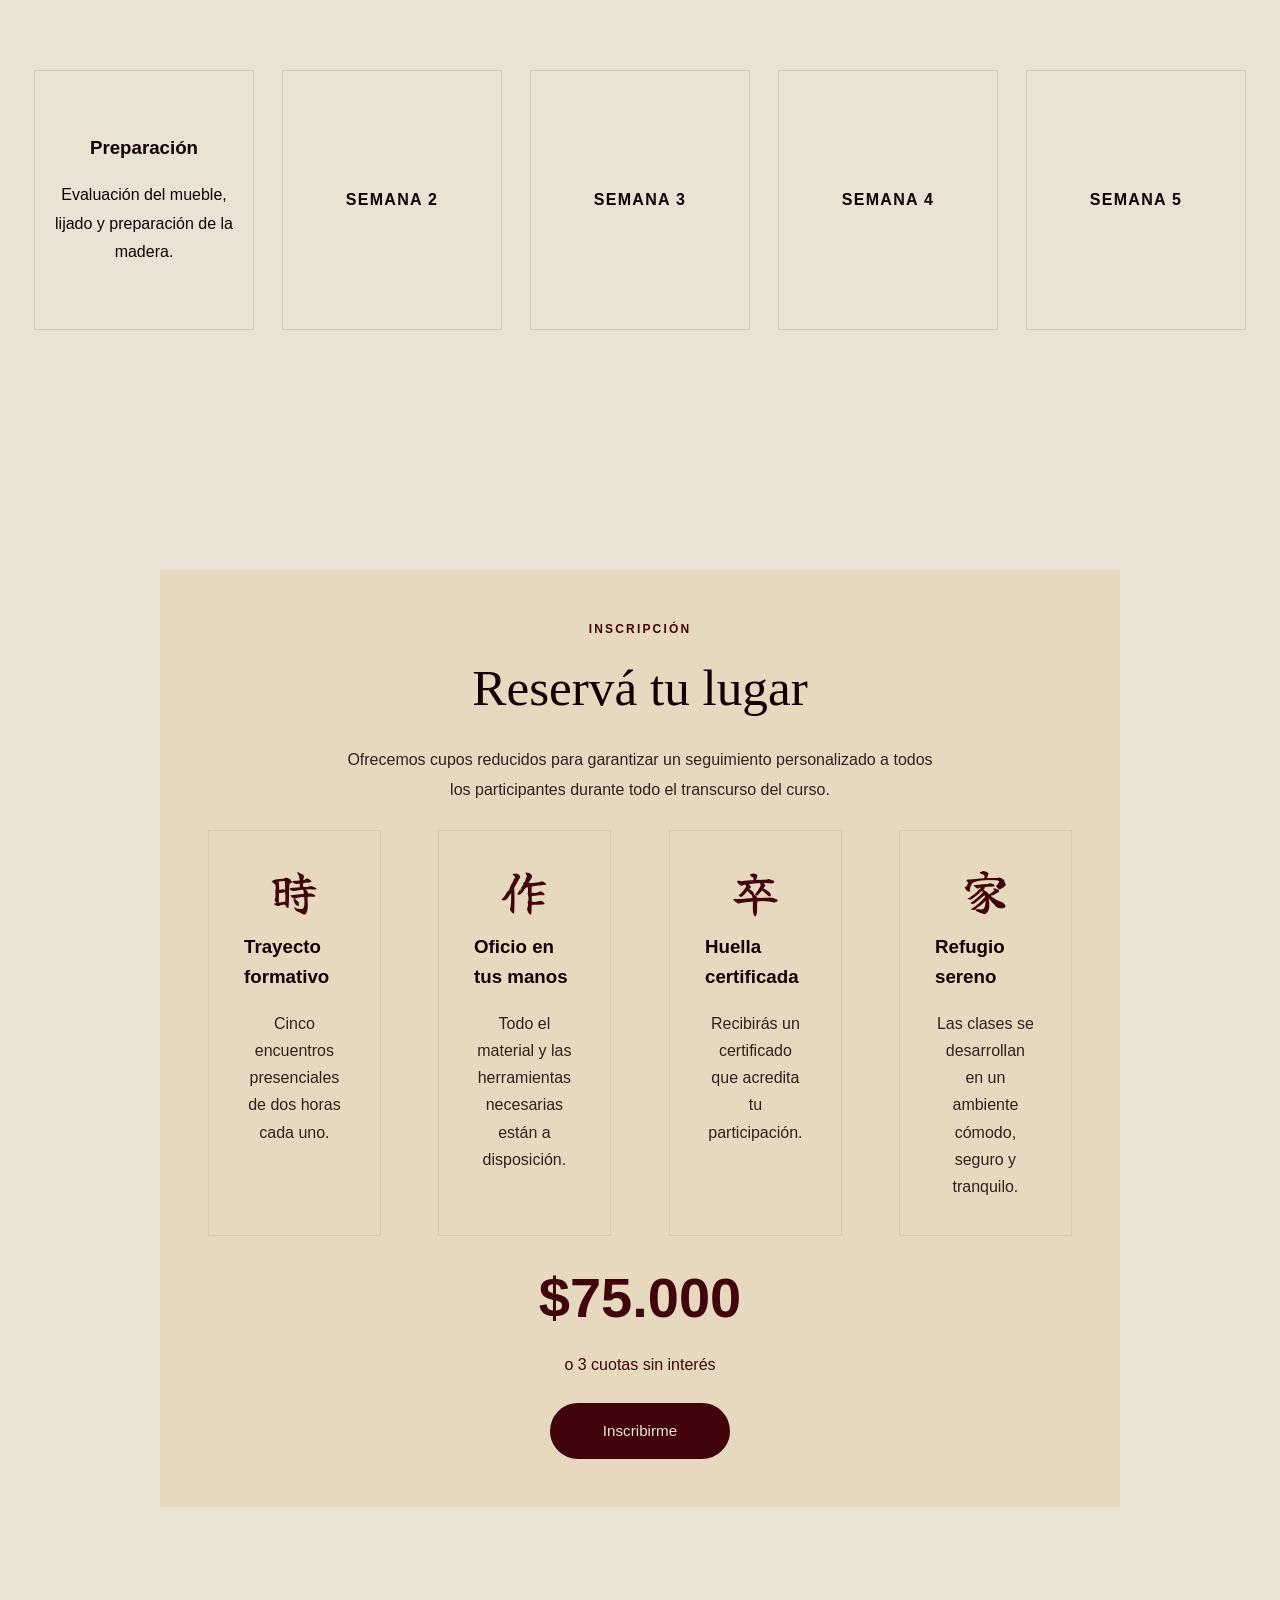
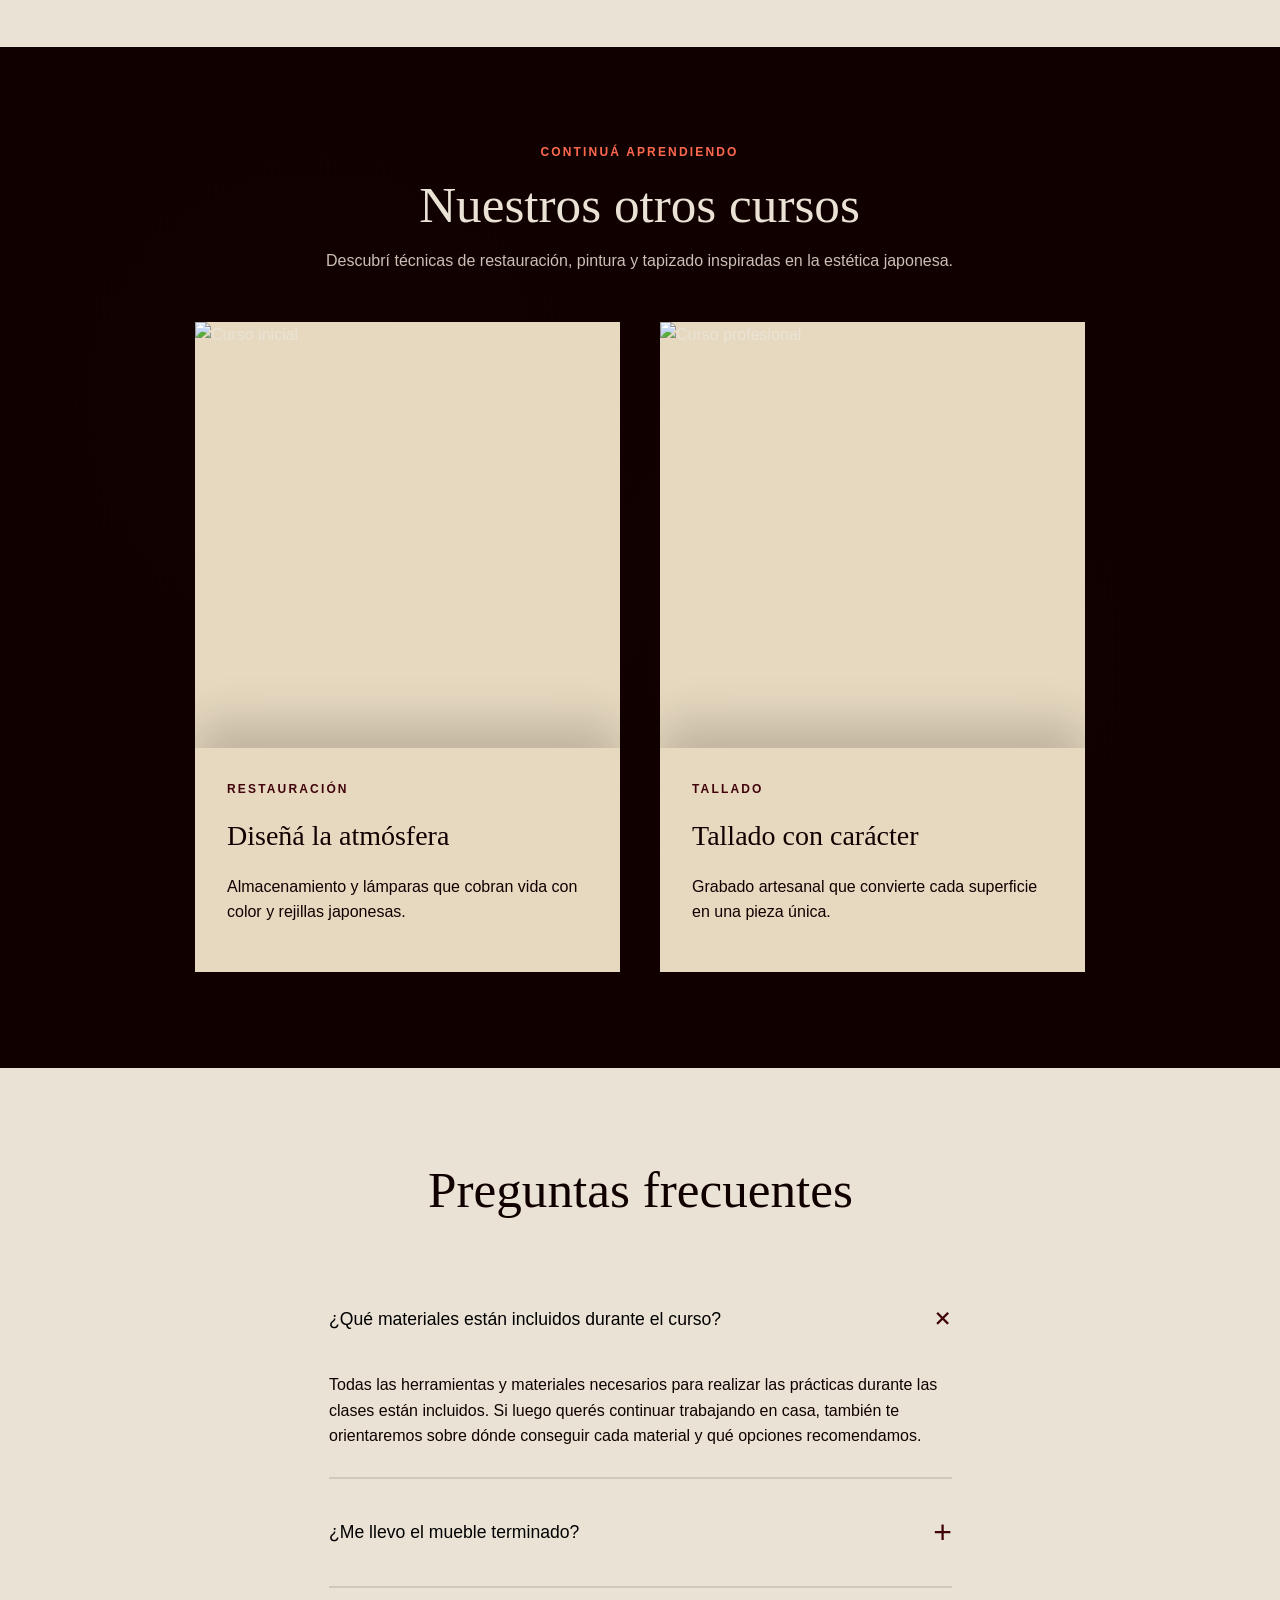
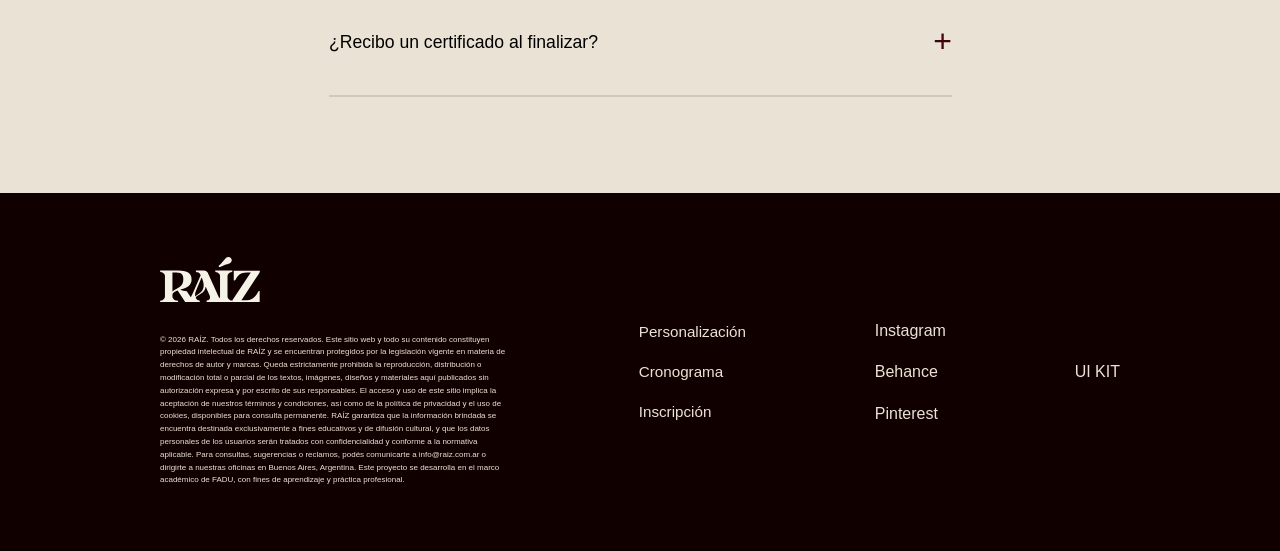
==== commit d1d76eeb: "corrección de palabra" ====
--- a/detalle/detalle.html
+++ b/detalle/detalle.html
@@ -1049,7 +1049,7 @@
             時
         </span>
 
-        <h3>Ritmo del aprendizaje</h3>
+        <h3>Trayecto formativo</h3> 
 
         <p class="section-description">
 
